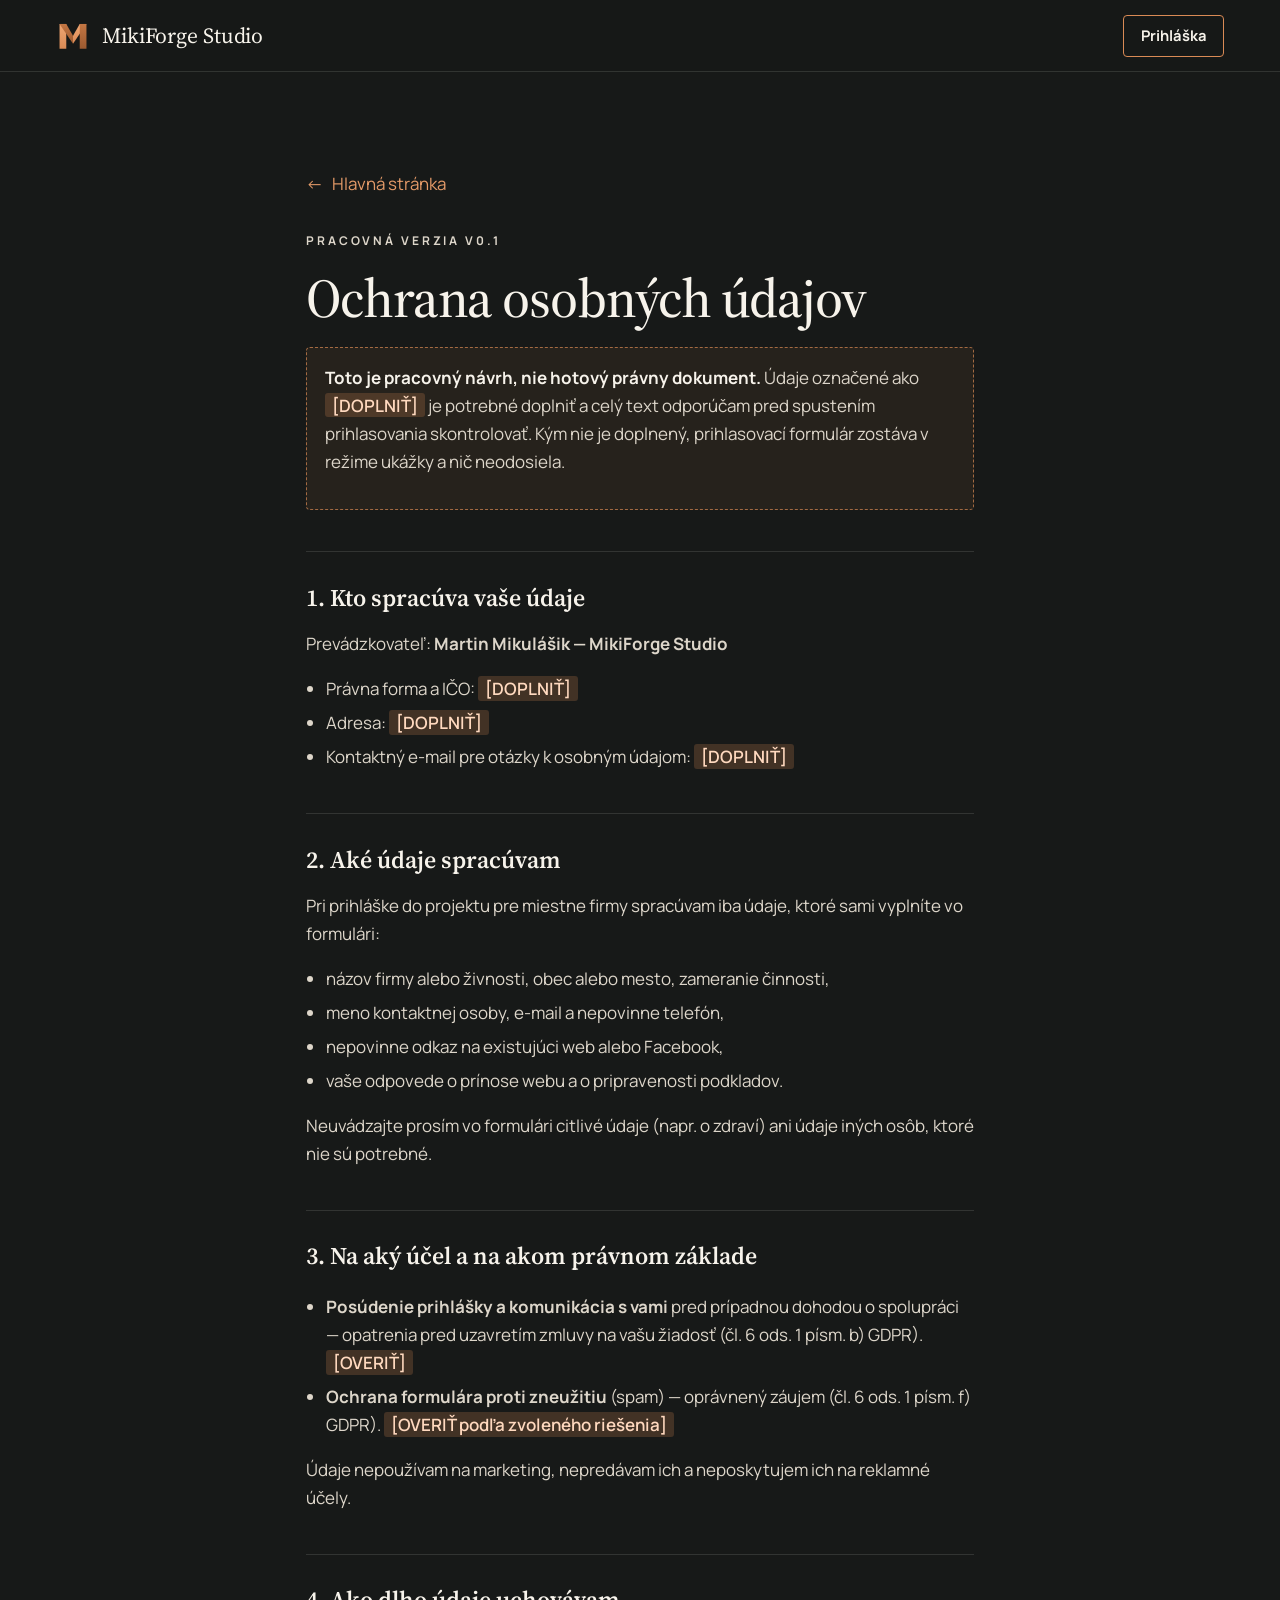
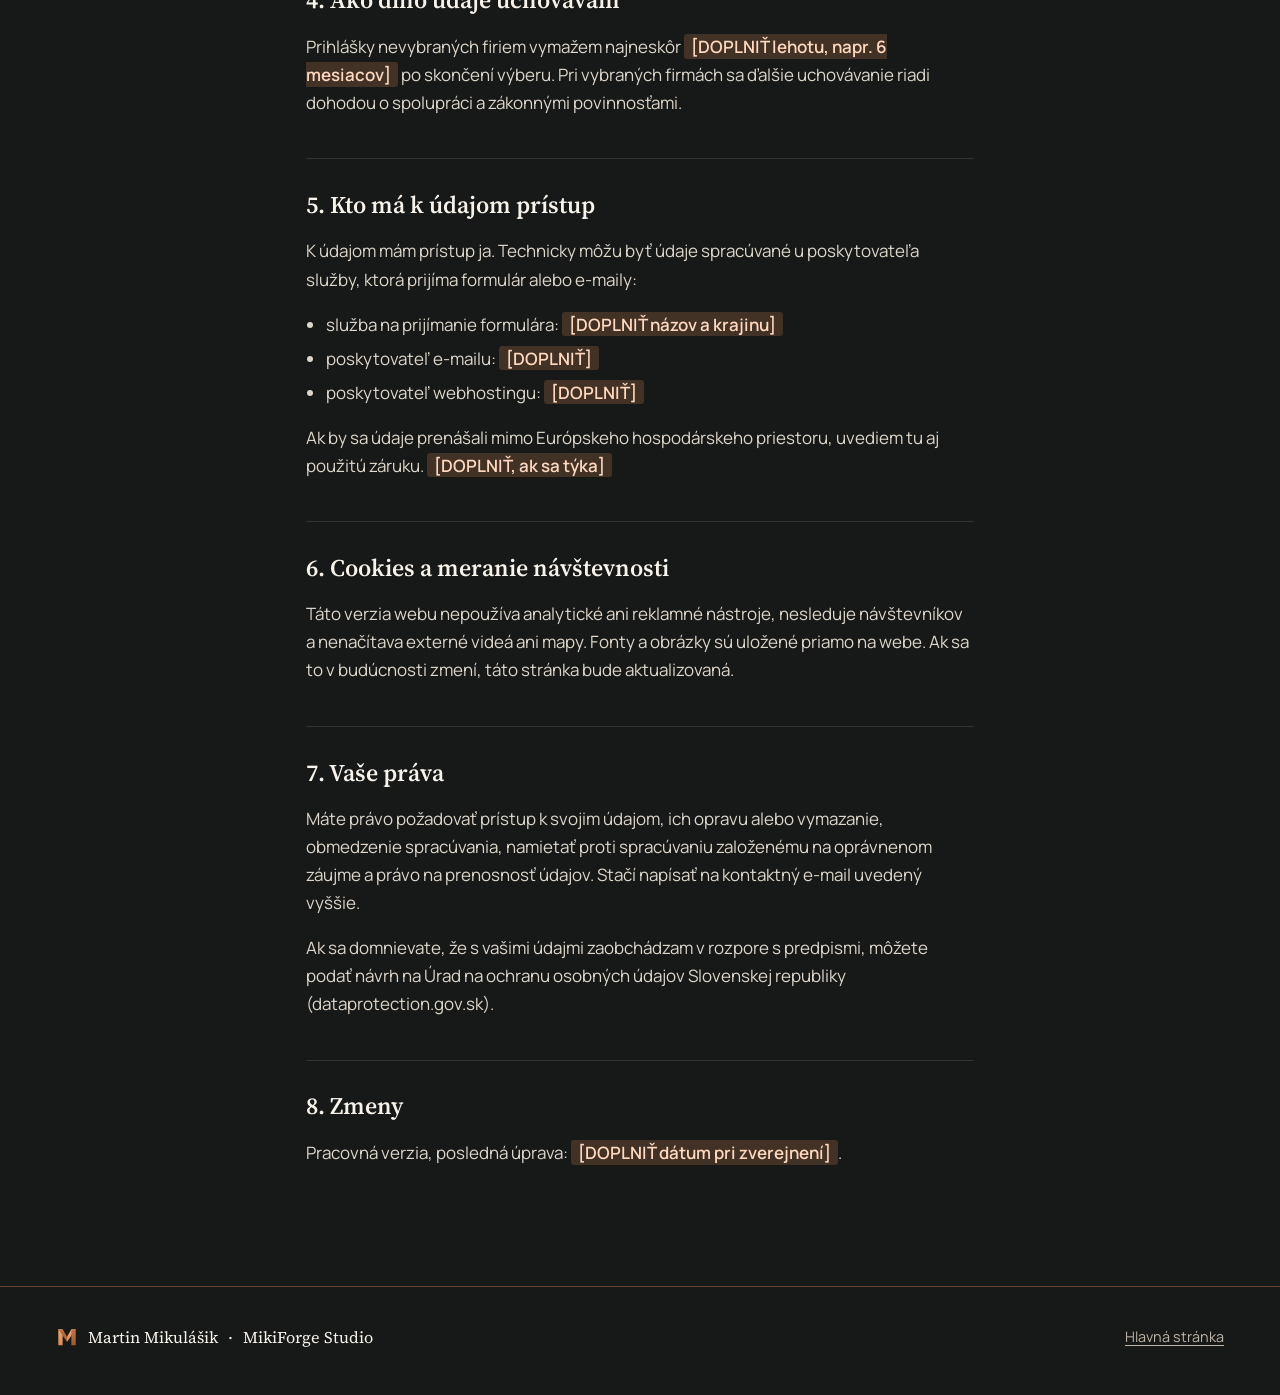
==== ochrana-osobnych-udajov.html @ 892b1e0a "Add files via upload Initial website v0.1" ====
<!doctype html>
<html lang="sk" class="no-js">
<head>
  <meta charset="utf-8">
  <meta name="viewport" content="width=device-width, initial-scale=1">
  <title>Ochrana osobných údajov (pracovná verzia) | MikiForge Studio</title>
  <meta name="description" content="Informácie o spracúvaní osobných údajov pri prihláške do projektu MikiForge Studio pre miestne firmy. Pracovná verzia.">
  <meta name="robots" content="noindex, nofollow">
  <meta name="theme-color" content="#171918">
  <link rel="icon" href="assets/img/brand/favicon.svg" type="image/svg+xml">
  <link rel="icon" href="assets/img/brand/favicon-32.png" sizes="32x32" type="image/png">
  <link rel="apple-touch-icon" href="assets/img/brand/apple-touch-icon.png">
  <link rel="stylesheet" href="css/styles.css">
  <style>
    .legal { padding: clamp(48px, 7vw, 96px) 0 clamp(64px, 8vw, 112px); }
    .legal__inner { max-width: 780px; }
    .legal h1 { font-family: var(--serif); font-size: clamp(2.2rem, 1.4rem + 3vw, 3.4rem); line-height: 1.08; font-weight: 500; letter-spacing: -.02em; margin-bottom: 1.2rem; }
    .legal h2 { font-family: var(--serif); font-size: 1.5rem; font-weight: 600; margin: 2.6rem 0 .8rem; padding-top: 1.6rem; border-top: 1px solid var(--line); }
    .legal p, .legal li { color: #ddd6ca; }
    .legal ul { padding-left: 1.2em; }
    .legal li + li { margin-top: .35em; }
    .legal a { color: var(--copper-text); text-underline-offset: 3px; }
    .draft-banner { border: 1px dashed rgba(217,138,85,.7); background: rgba(217,138,85,.08); padding: 16px 18px; border-radius: 4px; margin: 0 0 2rem; }
    .draft-banner strong { color: var(--text); }
    .fill { background: rgba(217,138,85,.22); color: #ffd9bf; padding: .05em .4em; border-radius: 3px; font-weight: 600; white-space: normal; }
    .back { display: inline-flex; align-items: center; gap: .5em; min-height: 44px; color: var(--muted); text-decoration: none; margin-bottom: 1.6rem; }
    .back:hover { color: var(--text); }
  </style>
</head>
<body>
  <a class="skip-link" href="#obsah">Preskočiť na obsah</a>
  <header class="site-header">
    <div class="container site-header__inner">
      <a class="brand" href="index.html" aria-label="MikiForge Studio — hlavná stránka">
        <img class="brand__mark" src="assets/img/brand/mikiforge-mark.svg" width="34" height="34" alt="">
        <span class="brand__name">MikiForge <span>Studio</span></span>
      </a>
      <a class="btn btn--outline site-nav__cta" href="index.html#prihlaska" style="white-space:nowrap">Prihláška</a>
    </div>
  </header>

  <main id="obsah" class="legal">
    <div class="container legal__inner">
      <a class="back" href="index.html"><span aria-hidden="true">←</span> Hlavná stránka</a>
      <p class="eyebrow">Pracovná verzia v0.1</p>
      <h1>Ochrana osobných údajov</h1>

      <div class="draft-banner" role="note">
        <p><strong>Toto je pracovný návrh, nie hotový právny dokument.</strong> Údaje označené ako <span class="fill">[DOPLNIŤ]</span> je potrebné doplniť a celý text odporúčam pred spustením prihlasovania skontrolovať. Kým nie je doplnený, prihlasovací formulár zostáva v režime ukážky a nič neodosiela.</p>
      </div>

      <h2>1. Kto spracúva vaše údaje</h2>
      <p>Prevádzkovateľ: <strong>Martin Mikulášik — MikiForge Studio</strong></p>
      <ul>
        <li>Právna forma a IČO: <span class="fill">[DOPLNIŤ]</span></li>
        <li>Adresa: <span class="fill">[DOPLNIŤ]</span></li>
        <li>Kontaktný e-mail pre otázky k osobným údajom: <span class="fill">[DOPLNIŤ]</span></li>
      </ul>

      <h2>2. Aké údaje spracúvam</h2>
      <p>Pri prihláške do projektu pre miestne firmy spracúvam iba údaje, ktoré sami vyplníte vo formulári:</p>
      <ul>
        <li>názov firmy alebo živnosti, obec alebo mesto, zameranie činnosti,</li>
        <li>meno kontaktnej osoby, e-mail a nepovinne telefón,</li>
        <li>nepovinne odkaz na existujúci web alebo Facebook,</li>
        <li>vaše odpovede o prínose webu a o pripravenosti podkladov.</li>
      </ul>
      <p>Neuvádzajte prosím vo formulári citlivé údaje (napr. o zdraví) ani údaje iných osôb, ktoré nie sú potrebné.</p>

      <h2>3. Na aký účel a na akom právnom základe</h2>
      <ul>
        <li><strong>Posúdenie prihlášky a komunikácia s vami</strong> pred prípadnou dohodou o spolupráci — opatrenia pred uzavretím zmluvy na vašu žiadosť (čl. 6 ods. 1 písm. b) GDPR). <span class="fill">[OVERIŤ]</span></li>
        <li><strong>Ochrana formulára proti zneužitiu</strong> (spam) — oprávnený záujem (čl. 6 ods. 1 písm. f) GDPR). <span class="fill">[OVERIŤ podľa zvoleného riešenia]</span></li>
      </ul>
      <p>Údaje nepoužívam na marketing, nepredávam ich a neposkytujem ich na reklamné účely.</p>

      <h2>4. Ako dlho údaje uchovávam</h2>
      <p>Prihlášky nevybraných firiem vymažem najneskôr <span class="fill">[DOPLNIŤ lehotu, napr. 6 mesiacov]</span> po skončení výberu. Pri vybraných firmách sa ďalšie uchovávanie riadi dohodou o spolupráci a zákonnými povinnosťami.</p>

      <h2>5. Kto má k údajom prístup</h2>
      <p>K údajom mám prístup ja. Technicky môžu byť údaje spracúvané u poskytovateľa služby, ktorá prijíma formulár alebo e-maily:</p>
      <ul>
        <li>služba na prijímanie formulára: <span class="fill">[DOPLNIŤ názov a krajinu]</span></li>
        <li>poskytovateľ e-mailu: <span class="fill">[DOPLNIŤ]</span></li>
        <li>poskytovateľ webhostingu: <span class="fill">[DOPLNIŤ]</span></li>
      </ul>
      <p>Ak by sa údaje prenášali mimo Európskeho hospodárskeho priestoru, uvediem tu aj použitú záruku. <span class="fill">[DOPLNIŤ, ak sa týka]</span></p>

      <h2>6. Cookies a meranie návštevnosti</h2>
      <p>Táto verzia webu nepoužíva analytické ani reklamné nástroje, nesleduje návštevníkov a nenačítava externé videá ani mapy. Fonty a obrázky sú uložené priamo na webe. Ak sa to v budúcnosti zmení, táto stránka bude aktualizovaná.</p>

      <h2>7. Vaše práva</h2>
      <p>Máte právo požadovať prístup k svojim údajom, ich opravu alebo vymazanie, obmedzenie spracúvania, namietať proti spracúvaniu založenému na oprávnenom záujme a právo na prenosnosť údajov. Stačí napísať na kontaktný e-mail uvedený vyššie.</p>
      <p>Ak sa domnievate, že s vašimi údajmi zaobchádzam v rozpore s predpismi, môžete podať návrh na Úrad na ochranu osobných údajov Slovenskej republiky (dataprotection.gov.sk).</p>

      <h2>8. Zmeny</h2>
      <p>Pracovná verzia, posledná úprava: <span class="fill">[DOPLNIŤ dátum pri zverejnení]</span>.</p>
    </div>
  </main>

  <footer class="site-footer">
    <div class="container site-footer__inner">
      <p class="site-footer__brand"><img src="assets/img/brand/mikiforge-mark.svg" width="22" height="22" alt="">Martin Mikulášik <span aria-hidden="true">·</span> MikiForge Studio</p>
      <ul class="site-footer__links"><li><a href="index.html">Hlavná stránka</a></li></ul>
    </div>
  </footer>
  <script>document.documentElement.classList.replace('no-js', 'js');</script>
</body>
</html>
---- css/styles.css ----
/* =========================================================
   MikiForge Studio v0.1 — štýly
   Farby a typografia sú v :root (sekcia 1). Úprava jednej
   premennej sa prejaví na celom webe.
   ========================================================= */

/* ---------- 0. Fonty (lokálne, licencia SIL OFL — assets/fonts) ---------- */
@font-face {
  font-family: "Source Serif 4";
  src: url("../assets/fonts/source-serif-4-var.woff") format("woff");
  font-weight: 200 900;
  font-style: normal;
  font-display: swap;
}
@font-face {
  font-family: "Manrope";
  src: url("../assets/fonts/manrope-var.woff") format("woff");
  font-weight: 200 800;
  font-style: normal;
  font-display: swap;
}

/* ---------- 1. Premenné ---------- */
:root {
  --bg: #171918;
  --bg-deep: #121413;
  --bg-raised: #1f2220;
  --line: rgba(247, 243, 235, 0.12);
  --line-strong: rgba(247, 243, 235, 0.22);
  --text: #f7f3eb;
  --muted: #bdb5a8;
  --copper: #d98a55;
  --copper-text: #e39a68;      /* medená pre text na tmavom */
  --copper-btn: #a95d31;       /* pozadie tlačidla — kontrast so svetlým textom */
  --copper-btn-hover: #93501f;
  --cream: #f1e9dc;
  --cream-line: rgba(38, 30, 22, 0.16);
  --ink: #1d1a17;              /* text na krémovom */
  --ink-muted: #5a5047;
  --copper-on-cream: #8f4a1f;
  --error: #ff9b8a;
  --error-on-cream: #a3271a;
  --success: #9fd4a3;

  --serif: "Source Serif 4", Georgia, "Times New Roman", serif;
  --sans: "Manrope", "Segoe UI", Roboto, Helvetica, Arial, sans-serif;

  --container: 1200px;
  --gutter: clamp(20px, 5vw, 56px);
  --header-h: 72px;
  --radius: 4px;
  --ease: cubic-bezier(.2, .7, .2, 1);
}

/* ---------- 2. Základ ---------- */
*, *::before, *::after { box-sizing: border-box; }

html {
  -webkit-text-size-adjust: 100%;
  text-size-adjust: 100%;
  scroll-behavior: smooth;
  scroll-padding-top: calc(var(--header-h) + 12px);
}

body {
  margin: 0;
  background: var(--bg);
  color: var(--text);
  font-family: var(--sans);
  font-size: 1.0625rem;
  line-height: 1.65;
  font-weight: 400;
  -webkit-font-smoothing: antialiased;
  overflow-x: hidden;
}

img, svg { display: block; max-width: 100%; height: auto; }
picture { display: block; }

a { color: inherit; }
p { margin: 0 0 1em; }
h1, h2, h3, h4 { margin: 0; font-weight: 500; }

:focus-visible {
  outline: 2px solid var(--copper);
  outline-offset: 3px;
  border-radius: 2px;
}

::selection { background: var(--copper); color: #1a1310; }

.container {
  width: 100%;
  max-width: calc(var(--container) + 2 * var(--gutter));
  margin: 0 auto;
  padding: 0 var(--gutter);
}

.visually-hidden {
  position: absolute !important;
  width: 1px; height: 1px;
  padding: 0; margin: -1px;
  overflow: hidden; clip: rect(0 0 0 0);
  white-space: nowrap; border: 0;
}

.skip-link {
  position: absolute; left: 12px; top: -60px; z-index: 100;
  background: var(--cream); color: var(--ink);
  padding: 10px 16px; font-weight: 700; text-decoration: none;
  border-radius: var(--radius);
}
.skip-link:focus { top: 12px; }


/* ---------- 3. Typografické prvky ---------- */
.eyebrow {
  font-family: var(--sans);
  font-size: 0.75rem;
  font-weight: 700;
  letter-spacing: 0.24em;
  text-transform: uppercase;
  color: var(--copper-text);
  margin: 0 0 1.1rem;
}
.eyebrow--dark { color: var(--copper-on-cream); }

.section-title {
  font-family: var(--serif);
  font-size: clamp(2.1rem, 1.3rem + 3vw, 3.5rem);
  line-height: 1.08;
  letter-spacing: -0.015em;
  font-weight: 500;
  font-optical-sizing: auto;
}

/* ---------- 4. Tlačidlá a odkazy ---------- */
.btn {
  --_bg: transparent;
  display: inline-flex; align-items: center; justify-content: center; gap: .6em;
  min-height: 48px;
  padding: 0.8em 1.5em;
  font-family: var(--sans);
  font-size: 1rem; font-weight: 700; letter-spacing: 0.01em;
  line-height: 1.2;
  text-decoration: none;
  border: 1px solid transparent;
  border-radius: var(--radius);
  background: var(--_bg);
  cursor: pointer;
  transition: background-color .2s var(--ease), border-color .2s var(--ease), color .2s var(--ease), transform .2s var(--ease);
}
.btn__arrow { display: inline-block; transition: transform .25s var(--ease); }
.btn:hover .btn__arrow { transform: translateX(3px); }

.btn--primary { --_bg: var(--copper-btn); color: #fff9f2; box-shadow: 0 10px 30px -14px rgba(217, 138, 85, .8); }
.btn--primary:hover { --_bg: var(--copper-btn-hover); }
.btn--primary:active { transform: translateY(1px); }

.btn--outline { color: var(--text); border-color: var(--copper); }
.btn--outline:hover { background: rgba(217, 138, 85, .12); }

.btn[disabled], .btn[aria-disabled="true"] { opacity: .65; cursor: not-allowed; box-shadow: none; }

.link-underline {
  display: inline-flex; align-items: center; min-height: 48px;
  color: var(--text); font-weight: 600; text-decoration: none;
  background: linear-gradient(var(--copper), var(--copper)) left calc(100% - 10px) / 100% 1px no-repeat;
  transition: background-size .3s var(--ease), color .2s;
}
.link-underline:hover { color: var(--copper-text); }
.link-underline--dark { color: var(--ink); background-image: linear-gradient(var(--copper-on-cream), var(--copper-on-cream)); }
.link-underline--dark:hover { color: var(--copper-on-cream); }

/* ---------- 5. Hlavička ---------- */
.site-header {
  position: sticky; top: 0; z-index: 50;
  height: var(--header-h);
  background: rgba(23, 25, 24, .94);
  border-bottom: 1px solid var(--line);
}
@supports (backdrop-filter: blur(8px)) {
  .site-header { background: rgba(23, 25, 24, .82); backdrop-filter: blur(10px); }
}
.site-header__inner { height: 100%; display: flex; align-items: center; justify-content: space-between; gap: 24px; }

.brand { display: inline-flex; align-items: center; gap: 12px; text-decoration: none; flex-shrink: 0; }
.brand__mark { width: 34px; height: 34px; }
.brand__name { font-family: var(--serif); font-size: 1.35rem; letter-spacing: -0.005em; line-height: 1; }
.brand__name span { color: var(--text); }

.site-nav { display: flex; align-items: center; gap: 32px; }
.site-nav__list { list-style: none; margin: 0; padding: 0; display: flex; gap: 28px; }
.site-nav__list a {
  display: inline-block; padding: 8px 0;
  font-size: .95rem; font-weight: 500; text-decoration: none; color: var(--text);
  opacity: .88;
  background: linear-gradient(var(--copper), var(--copper)) left bottom / 0 1px no-repeat;
  transition: background-size .25s var(--ease), opacity .2s;
}
.site-nav__list a:hover { opacity: 1; background-size: 100% 1px; }
.site-nav__cta { min-height: 42px; padding: .6em 1.15em; font-size: .92rem; }

.nav-toggle { display: none; }

/* ---------- 6. Úvod ---------- */
.hero { position: relative; overflow: hidden; padding: clamp(48px, 7vw, 96px) 0 clamp(56px, 7vw, 100px); }
.hero__bg {
  position: absolute; inset: 0; pointer-events: none;
  background:
    radial-gradient(60% 70% at 78% 40%, rgba(217, 138, 85, .16), transparent 70%),
    radial-gradient(40% 50% at 10% 100%, rgba(217, 138, 85, .06), transparent 70%),
    linear-gradient(180deg, #1a1c1b 0%, var(--bg) 100%);
}
.hero__bg::after { /* jemná mriežka dielne */
  content: ""; position: absolute; inset: 0;
  background-image:
    linear-gradient(var(--line) 1px, transparent 1px),
    linear-gradient(90deg, var(--line) 1px, transparent 1px);
  background-size: 120px 120px;
  opacity: .25;
  -webkit-mask-image: radial-gradient(70% 80% at 70% 40%, #000 0%, transparent 75%);
  mask-image: radial-gradient(70% 80% at 70% 40%, #000 0%, transparent 75%);
}

.hero__grid {
  position: relative;
  display: grid;
  grid-template-columns: minmax(0, 1.08fr) minmax(0, 1fr);
  align-items: center;
  gap: clamp(32px, 4vw, 64px);
}

.hero__title {
  font-family: var(--serif);
  font-size: clamp(2.6rem, 1.2rem + 4.2vw, 4.5rem);
  line-height: 1.02;
  letter-spacing: -0.025em;
  font-weight: 500;
  margin-bottom: 1.4rem;
}
.hero__title span { display: inline-block; }
@media (min-width: 1081px) { .hero__title span { white-space: nowrap; } }
.section-title, .local__title, .project__title, .faq__item summary { text-wrap: balance; }
.hero__lead, .local__lead, .about__lead { text-wrap: pretty; }
.hero__lead { font-size: clamp(1.08rem, 1rem + .4vw, 1.3rem); color: #e8e1d5; max-width: 30ch; margin-bottom: 2rem; }
.hero__actions { display: flex; flex-wrap: wrap; align-items: center; gap: 16px 32px; }

.hero__process {
  list-style: none; margin: clamp(40px, 6vw, 72px) 0 0; padding: 4px 0 4px 22px;
  border-left: 1px solid var(--copper);
  display: grid; gap: 6px;
  font-size: .72rem; letter-spacing: .26em; text-transform: uppercase; color: var(--muted);
}

.hero__visual { margin: 0; position: relative; }
.devices { position: relative; padding: 0 0 6% 14%; }

.laptop { position: relative; }
.laptop__lid {
  background: linear-gradient(160deg, #3a3d3c, #1c1e1d);
  border-radius: 14px 14px 4px 4px;
  padding: 2.2% 2.2% 2.6%;
  box-shadow: 0 0 0 1px rgba(255,255,255,.08) inset, 0 40px 80px -30px rgba(0,0,0,.8);
}
.laptop__screen { position: relative; aspect-ratio: 16 / 10; overflow: hidden; border-radius: 3px; background: #0b0c0c; }
.laptop__screen img { width: 100%; height: 100%; object-fit: cover; object-position: top center; }
.laptop__base {
  position: relative; height: 0; padding-bottom: 3.4%;
  margin: 0 -7%;
  background: linear-gradient(180deg, #4a4d4c 0%, #2a2c2b 55%, #161817 100%);
  border-radius: 0 0 16px 16px;
}
.laptop__base::before {
  content: ""; position: absolute; left: 41%; right: 41%; top: 0; height: 32%;
  background: #1a1c1b; border-radius: 0 0 8px 8px;
}

.phone {
  position: absolute; left: 0; bottom: 0; width: 24%;
  background: linear-gradient(160deg, #3b3e3d, #151716);
  border-radius: 22px;
  padding: 2.4% 2.2%;
  box-shadow: 0 0 0 1px rgba(255,255,255,.1) inset, 0 30px 60px -20px rgba(0,0,0,.9);
}
.phone__screen { aspect-ratio: 390 / 800; overflow: hidden; border-radius: 15px; background: #0b0c0c; }
.phone__screen img { width: 100%; height: 100%; object-fit: cover; object-position: top center; }

.hero__caption {
  margin-top: 18px; padding-left: 14%;
  font-size: .82rem; color: var(--muted);
}
.hero__caption a { color: var(--copper-text); text-underline-offset: 3px; }

/* ---------- 7. Projekt pre miestne firmy (krémová) ---------- */
.local {
  position: relative; overflow: hidden;
  background: var(--cream);
  color: var(--ink);
  padding: clamp(64px, 8vw, 112px) 0;
}
.local__sketch {
  position: absolute; right: -40px; top: 30px;
  width: clamp(220px, 28vw, 380px); color: #8a6b52; opacity: .5; pointer-events: none;
}
.local .container { position: relative; }
.local__head { max-width: 820px; }
.status-pill {
  display: inline-block; margin-left: .8em; vertical-align: 1px;
  padding: .35em .8em; border: 1px solid currentColor; border-radius: 99px;
  font-size: .62rem; letter-spacing: .16em; line-height: 1;
}
.local__title {
  font-family: var(--serif);
  font-size: clamp(2.3rem, 1.2rem + 4vw, 4.4rem);
  line-height: 1.04; letter-spacing: -0.025em; font-weight: 600;
  margin-bottom: 1.4rem;
}
.local__lead { font-family: var(--serif); font-size: clamp(1.15rem, 1rem + .6vw, 1.45rem); line-height: 1.5; color: var(--ink); max-width: 46ch; }
.local__cost {
  margin: 1.6rem 0 1rem; padding: 14px 18px;
  border-left: 3px solid var(--copper);
  background: rgba(255, 255, 255, .45);
  color: var(--ink); max-width: 62ch;
}
.local__region { color: var(--ink-muted); font-size: .98rem; }
.local__municipalities { display: block; margin-top: .3em; }

.scope {
  display: grid; grid-template-columns: repeat(3, minmax(0, 1fr));
  gap: 0; margin-top: clamp(40px, 5vw, 64px);
  border-top: 1px solid var(--cream-line);
}
.scope__col { padding: 28px 28px 8px 0; }
.scope__col + .scope__col { padding-left: 28px; border-left: 1px solid var(--cream-line); }
.scope__title { font-family: var(--serif); font-size: 1.35rem; font-weight: 600; margin-bottom: 1rem; }
.scope__list { list-style: none; margin: 0; padding: 0; display: grid; gap: .5rem; }
.scope__list li { position: relative; padding-left: 26px; line-height: 1.5; }
.scope__list li::before { position: absolute; left: 0; top: 0; font-weight: 700; }
.scope__list--in li::before { content: "✓"; color: var(--copper-on-cream); }
.scope__list--out li { color: var(--ink-muted); }
.scope__list--out li::before { content: "–"; color: var(--ink-muted); }
.scope__col--note p { color: #3b342e; font-size: .98rem; }
.scope__small { font-size: .9rem !important; color: var(--ink-muted) !important; font-style: italic; }

.process { margin-top: clamp(48px, 6vw, 80px); padding-top: clamp(36px, 4vw, 48px); border-top: 1px solid var(--cream-line); }
.process__title { font-family: var(--serif); font-size: clamp(1.6rem, 1.2rem + 1.4vw, 2.2rem); font-weight: 600; margin-bottom: 2rem; }
.process__steps {
  list-style: none; margin: 0; padding: 0;
  display: grid; grid-template-columns: repeat(4, minmax(0, 1fr)); gap: 28px;
}
.process__step { position: relative; }
.process__num {
  display: flex; align-items: center; gap: 14px;
  font-family: var(--serif); font-size: 1.5rem; font-weight: 600; color: var(--copper-on-cream);
  margin-bottom: .6rem;
}
.process__num::after { content: ""; flex: 1; height: 1px; background: rgba(169, 93, 49, .45); }
.process__step:last-child .process__num::after { display: none; }
.process__step h4 { font-family: var(--serif); font-size: 1.2rem; font-weight: 600; margin-bottom: .4rem; line-height: 1.3; }
.process__step p { font-size: .95rem; color: #4a423b; margin: 0; }
.process__note { margin: 2rem 0 1.6rem; color: var(--ink-muted); font-size: .95rem; max-width: 70ch; }
.process__actions { display: flex; flex-wrap: wrap; align-items: center; gap: 16px 32px; }
.local :focus-visible { outline-color: var(--copper-on-cream); }

/* ---------- 8. Projekty ---------- */
.projects { padding: clamp(72px, 9vw, 128px) 0; }
.section-head {
  display: grid; grid-template-columns: minmax(0, 1.2fr) minmax(0, .8fr); align-items: end; gap: 24px 64px;
  padding-bottom: clamp(36px, 4vw, 56px); margin-bottom: clamp(40px, 5vw, 72px);
  border-bottom: 1px solid var(--line);
}
.section-head__aside { color: var(--muted); margin: 0; max-width: 40ch; border-left: 1px solid var(--line); padding-left: 24px; }

.project {
  display: grid; grid-template-columns: minmax(0, 1.25fr) minmax(0, 1fr);
  gap: clamp(32px, 5vw, 80px); align-items: center;
}
.project + .project { margin-top: clamp(80px, 10vw, 140px); }
.project--alt .project__media { order: 2; }

.project__media { position: relative; padding-bottom: 12%; }
.browser {
  border: 1px solid var(--line-strong); border-radius: 8px; overflow: hidden;
  background: #0f1110;
  box-shadow: 0 40px 80px -40px rgba(0,0,0,.9);
}
.browser__bar {
  display: flex; align-items: center; gap: 6px;
  height: 30px; padding: 0 12px; border-bottom: 1px solid var(--line);
  background: #232624;
}
.browser__bar span { width: 9px; height: 9px; border-radius: 50%; background: #45494a; }
.browser__bar em {
  margin-left: 12px; font-style: normal; font-size: .7rem; color: var(--muted);
  white-space: nowrap; overflow: hidden; text-overflow: ellipsis;
}
.browser img { width: 100%; aspect-ratio: 16 / 10; object-fit: cover; object-position: top; }

.project__detail {
  position: absolute; right: -4%; bottom: 0; width: 42%; margin: 0;
  border: 1px solid var(--line-strong); border-radius: 6px; overflow: hidden;
  background: var(--bg-raised);
  box-shadow: 0 30px 60px -20px rgba(0,0,0,.95);
}
.project--alt .project__detail { right: auto; left: -4%; }
.project__detail img { width: 100%; aspect-ratio: 16 / 9; object-fit: cover; object-position: top; }
.project__detail figcaption {
  padding: 7px 12px; font-size: .72rem; letter-spacing: .14em; text-transform: uppercase; color: var(--muted);
  border-top: 1px solid var(--line);
}

.project__kicker {
  display: flex; align-items: center; gap: 14px;
  font-size: .75rem; font-weight: 700; letter-spacing: .22em; text-transform: uppercase; color: var(--copper-text);
}
.project__kicker span { font-family: var(--serif); font-size: 1.1rem; letter-spacing: 0; color: var(--muted); font-weight: 500; }
.project__title {
  font-family: var(--serif); font-size: clamp(2rem, 1.4rem + 2vw, 3rem); line-height: 1.08;
  font-weight: 500; letter-spacing: -0.015em; margin: .2rem 0 1.2rem;
}
.project__title::after { content: ""; display: block; width: 44px; height: 1px; background: var(--copper); margin-top: 1.1rem; }
.project__body p { color: #ddd6ca; }
.tags { list-style: none; margin: 1.4rem 0 1.8rem; padding: 0; display: flex; flex-wrap: wrap; gap: 8px; }
.tags li { font-size: .78rem; padding: .35em .85em; border: 1px solid var(--line-strong); border-radius: 99px; color: var(--muted); }
.checks { list-style: none; margin: .4rem 0 1.8rem; padding: 0; display: grid; gap: .45rem; }
.checks li { position: relative; padding-left: 26px; color: #ddd6ca; }
.checks li::before { content: ""; position: absolute; left: 2px; top: .7em; width: 12px; height: 1px; background: var(--copper); }

/* ---------- 9. O štúdiu ---------- */
.about { padding: clamp(72px, 9vw, 128px) 0; background: var(--bg-deep); border-top: 1px solid var(--line); border-bottom: 1px solid var(--line); }
.about__grid { display: grid; grid-template-columns: minmax(0, .8fr) minmax(0, 1.2fr); gap: clamp(40px, 6vw, 96px); align-items: center; }
.monogram {
  position: relative; aspect-ratio: 4 / 5; max-width: 420px;
  display: flex; flex-direction: column; align-items: center; justify-content: center; gap: 18px;
  border: 1px solid var(--line-strong);
  background:
    radial-gradient(70% 60% at 50% 40%, rgba(217, 138, 85, .14), transparent 70%),
    repeating-linear-gradient(90deg, transparent 0 39px, rgba(247,243,235,.04) 39px 40px),
    repeating-linear-gradient(0deg, transparent 0 39px, rgba(247,243,235,.04) 39px 40px),
    var(--bg);
}
.monogram::before, .monogram::after {
  content: ""; position: absolute; width: 28px; height: 28px; border-color: var(--copper); border-style: solid;
}
.monogram::before { top: 14px; left: 14px; border-width: 1px 0 0 1px; }
.monogram::after { bottom: 14px; right: 14px; border-width: 0 1px 1px 0; }
.monogram__letters {
  font-family: var(--serif); font-size: clamp(5rem, 3rem + 7vw, 8.5rem); line-height: .9; font-weight: 400;
  letter-spacing: -0.06em; color: var(--copper);
}
.monogram__rule { width: 48px; height: 1px; background: var(--line-strong); }
.monogram__caption { font-size: .72rem; letter-spacing: .3em; text-transform: uppercase; color: var(--muted); }

.about__lead { font-family: var(--serif); font-size: clamp(1.2rem, 1.05rem + .6vw, 1.5rem); line-height: 1.45; margin-top: 1.4rem; }
.about__text p:not(.eyebrow):not(.about__lead) { color: #d9d2c6; max-width: 62ch; }
.principles { list-style: none; margin: 2.2rem 0 0; padding: 0; display: grid; grid-template-columns: repeat(3, minmax(0, 1fr)); gap: 24px; border-top: 1px solid var(--line); padding-top: 24px; }
.principles strong { display: block; font-family: var(--serif); font-weight: 600; font-size: 1.1rem; margin-bottom: .3rem; }
.principles span { font-size: .92rem; color: var(--muted); line-height: 1.5; display: block; }

/* ---------- 10. Otázky ---------- */
.faq { padding: clamp(72px, 9vw, 128px) 0; }
.faq__grid { display: grid; grid-template-columns: minmax(0, .8fr) minmax(0, 1.4fr); gap: clamp(32px, 6vw, 96px); align-items: start; }
.faq__intro { color: var(--muted); margin-top: 1.2rem; }
.faq__list { border-top: 1px solid var(--line); }
.faq__item { border-bottom: 1px solid var(--line); }
.faq__item summary {
  position: relative; list-style: none; cursor: pointer;
  padding: 22px 48px 22px 0;
  font-family: var(--serif); font-size: clamp(1.1rem, 1rem + .4vw, 1.3rem); font-weight: 500; line-height: 1.35;
  transition: color .2s;
}
.faq__item summary::-webkit-details-marker { display: none; }
.faq__item summary::after {
  content: ""; position: absolute; right: 6px; top: 50%; width: 12px; height: 12px; margin-top: -9px;
  border-right: 1.5px solid var(--copper); border-bottom: 1.5px solid var(--copper);
  transform: rotate(45deg); transition: transform .25s var(--ease);
}
.faq__item[open] summary::after { transform: rotate(-135deg); margin-top: -3px; }
.faq__item summary:hover { color: var(--copper-text); }
.faq__answer { padding: 0 48px 24px 0; color: #d6cfc3; }
.faq__answer p { margin: 0; }

/* ---------- 11. Prihláška ---------- */
.apply { padding: clamp(72px, 9vw, 128px) 0; background: var(--bg-deep); border-top: 1px solid var(--line); }
.apply__grid { display: grid; grid-template-columns: minmax(0, .75fr) minmax(0, 1.5fr); gap: clamp(32px, 5vw, 80px); align-items: start; }
.apply__intro { position: sticky; top: calc(var(--header-h) + 32px); }
.apply__intro p:not(.eyebrow) { color: #d9d2c6; margin-top: 1.2rem; }
.apply__small { font-size: .9rem; color: var(--muted) !important; }
.apply__small a { color: var(--copper-text); text-underline-offset: 3px; }
.req { color: var(--copper-text); font-weight: 700; }
.opt { color: var(--muted); font-weight: 400; font-size: .88em; }

.apply__panel { border: 1px solid var(--line-strong); background: var(--bg); padding: clamp(20px, 3.5vw, 44px); border-radius: 6px; }

.form-mode {
  display: flex; gap: 14px; align-items: flex-start;
  padding: 16px 18px; margin-bottom: 28px;
  border: 1px dashed rgba(217, 138, 85, .6); border-radius: var(--radius);
  background: rgba(217, 138, 85, .07);
}
.form-mode p { margin: 0; font-size: .95rem; color: #e1dacd; }
.form-mode strong { display: block; color: var(--text); margin-bottom: 2px; }
.form-mode__dot { flex: 0 0 10px; height: 10px; margin-top: 7px; border-radius: 50%; background: var(--copper); }
.form-mode.is-live { border-style: solid; border-color: rgba(159, 212, 163, .5); background: rgba(159, 212, 163, .06); }
.form-mode.is-live .form-mode__dot { background: var(--success); }
.form-noscript { padding: 12px 16px; border: 1px solid var(--line-strong); color: var(--muted); }

.form__grid { display: grid; grid-template-columns: repeat(2, minmax(0, 1fr)); gap: 22px 22px; }
.field { display: flex; flex-direction: column; min-width: 0; }
.field--full { grid-column: 1 / -1; }
.field label, .field legend { font-weight: 600; font-size: .95rem; margin-bottom: 8px; color: var(--text); }
.field input[type="text"], .field input[type="email"], .field input[type="tel"], .field textarea {
  width: 100%;
  font: inherit; font-size: 1rem; color: var(--text);
  background: #232624;
  border: 1px solid rgba(247, 243, 235, .28);
  border-radius: var(--radius);
  padding: 13px 14px;
  min-height: 50px;
  transition: border-color .2s, box-shadow .2s, background-color .2s;
}
.field textarea { resize: vertical; min-height: 130px; line-height: 1.5; }
.field input:hover, .field textarea:hover { border-color: rgba(247, 243, 235, .45); }
.field input:focus, .field textarea:focus { outline: none; border-color: var(--copper); box-shadow: 0 0 0 3px rgba(217, 138, 85, .3); background: #262927; }
.field [aria-invalid="true"] { border-color: var(--error) !important; }
.field [aria-invalid="true"]:focus { box-shadow: 0 0 0 3px rgba(255, 155, 138, .25); }
.field__hint { font-size: .85rem; color: var(--muted); margin: 6px 0 0; }
.field__error { margin: 6px 0 0; font-size: .9rem; font-weight: 600; color: var(--error); }
.field__error:empty { display: none; }
.field__error::before { content: "! "; }

.choice { border: 0; padding: 0; margin: 0; }
.choice legend { padding: 0; }
.choice__row { display: flex; flex-wrap: wrap; gap: 10px; }
.choice__opt { position: relative; cursor: pointer; }
.choice__opt input { position: absolute; opacity: 0; width: 1px; height: 1px; }
.choice__opt span {
  display: inline-flex; align-items: center; gap: 10px; min-height: 46px;
  padding: 10px 18px 10px 14px;
  border: 1px solid rgba(247, 243, 235, .28); border-radius: var(--radius);
  background: #232624; font-weight: 500;
  transition: border-color .2s, background-color .2s;
}
.choice__opt span::before {
  content: ""; width: 16px; height: 16px; border-radius: 50%;
  border: 1.5px solid rgba(247, 243, 235, .6); box-sizing: border-box;
  transition: border-width .15s, border-color .15s;
}
.choice__opt:hover span { border-color: rgba(247, 243, 235, .5); }
.choice__opt input:checked + span { border-color: var(--copper); background: rgba(217, 138, 85, .12); }
.choice__opt input:checked + span::before { border: 5px solid var(--copper); }
.choice__opt input:focus-visible + span { outline: 2px solid var(--copper); outline-offset: 3px; }
.choice.is-invalid .choice__opt span { border-color: var(--error); }

.hp { position: absolute !important; left: -10000px; width: 1px; height: 1px; overflow: hidden; }

.form__footer { display: flex; flex-wrap: wrap; align-items: center; gap: 16px 24px; margin-top: 30px; padding-top: 24px; border-top: 1px solid var(--line); }
.form__submit { position: relative; min-width: 240px; }
.form__legal { flex: 1 1 240px; margin: 0; font-size: .85rem; color: var(--muted); }

.spinner { display: none; width: 16px; height: 16px; border-radius: 50%; border: 2px solid rgba(255,249,242,.35); border-top-color: #fff9f2; }
.form.is-busy .spinner { display: inline-block; animation: spin .8s linear infinite; }
@keyframes spin { to { transform: rotate(360deg); } }

.form__summary {
  margin-bottom: 24px; padding: 16px 18px;
  border: 1px solid var(--error); border-left-width: 4px; border-radius: var(--radius);
  background: rgba(255, 155, 138, .07);
}
.form__summary:focus { outline: 2px solid var(--error); outline-offset: 2px; }
.form__summary-title { font-weight: 700; margin-bottom: .4rem; }
.form__summary ul { margin: 0; padding-left: 1.2em; }
.form__summary a { color: var(--error); text-underline-offset: 3px; }

.form__status {
  margin-top: 22px; padding: 16px 18px; border-radius: var(--radius); font-weight: 600;
  border: 1px solid var(--line-strong); border-left-width: 4px;
}
.form__status:focus { outline: 2px solid var(--copper); outline-offset: 2px; }
.form__status.is-ok { border-color: var(--success); background: rgba(159, 212, 163, .07); }
.form__status.is-error { border-color: var(--error); background: rgba(255, 155, 138, .07); }
.form__status p { margin: 0; }
.form__status p + p { margin-top: .4rem; font-weight: 400; color: #d6cfc3; font-size: .95rem; }

/* ---------- 12. Kontakt a pätička ---------- */
.contact { padding: clamp(72px, 9vw, 120px) 0; }
.contact__inner { display: grid; grid-template-columns: minmax(0, 1fr) minmax(0, 1fr); gap: 40px 80px; align-items: end; }
.contact__sub { color: var(--muted); margin-top: 1rem; }
.contact__box { border-left: 1px solid var(--copper); padding: 6px 0 6px 28px; }
.contact__pending { font-family: var(--serif); font-size: clamp(1.4rem, 1.1rem + 1vw, 1.9rem); margin-bottom: .8rem; }
.contact__list { list-style: none; margin: 0 0 1rem; padding: 0; display: grid; gap: .4rem; }
.contact__list a { font-family: var(--serif); font-size: clamp(1.3rem, 1.1rem + .8vw, 1.7rem); color: var(--text); text-decoration-color: var(--copper); text-underline-offset: 5px; }
.contact__list a:hover { color: var(--copper-text); }
.contact__note { color: var(--muted); margin: 0; font-size: .95rem; max-width: 46ch; }

.site-footer { border-top: 1px solid rgba(217, 138, 85, .4); padding: 32px 0 40px; background: var(--bg); }
.site-footer__inner { display: grid; grid-template-columns: 1fr auto; gap: 14px 40px; align-items: center; font-size: .9rem; }
.site-footer p { margin: 0; }
.site-footer__brand { display: flex; align-items: center; gap: 10px; font-family: var(--serif); font-size: 1.02rem; }
.site-footer__tagline { color: var(--muted); font-family: var(--serif); font-style: italic; text-align: right; }
.site-footer__links { list-style: none; margin: 0; padding: 0; display: flex; flex-wrap: wrap; gap: 4px 24px; }
.site-footer__links a { color: var(--muted); text-underline-offset: 3px; display: inline-block; padding: 6px 0; }
.site-footer__links a:hover { color: var(--text); }
.site-footer__meta { color: #8f887d; text-align: right; font-size: .82rem; }

/* ---------- 13. Jemné objavovanie pri posúvaní (len s JS a bez obmedzeného pohybu) ---------- */
@media (prefers-reduced-motion: no-preference) {
  .js .reveal { opacity: 0; transform: translateY(18px); transition: opacity .7s var(--ease), transform .7s var(--ease); }
  .js .reveal.is-visible { opacity: 1; transform: none; }
}

/* ---------- 14. Responzívne rozloženie ---------- */
@media (max-width: 1080px) {
  .site-nav { gap: 22px; }
  .site-nav__list { gap: 20px; }
  .hero__grid { grid-template-columns: minmax(0, 1fr) minmax(0, 1fr); }
}

@media (max-width: 960px) {
  :root { --header-h: 64px; }

  /* mobilné menu */
  .js .nav-toggle {
    display: inline-flex; align-items: center; gap: 10px;
    min-height: 44px; padding: 0 14px;
    font: inherit; font-size: .9rem; font-weight: 600; color: var(--text);
    background: transparent; border: 1px solid var(--line-strong); border-radius: var(--radius);
    cursor: pointer;
  }
  .nav-toggle__bars { position: relative; width: 18px; height: 12px; }
  .nav-toggle__bars::before, .nav-toggle__bars::after, .nav-toggle__bars span {
    content: ""; position: absolute; left: 0; width: 100%; height: 1.5px; background: currentColor;
    transition: transform .25s var(--ease), opacity .2s, top .25s var(--ease);
  }
  .nav-toggle__bars::before { top: 0; }
  .nav-toggle__bars span { top: 5px; }
  .nav-toggle__bars::after { top: 10px; }
  .nav-toggle[aria-expanded="true"] .nav-toggle__bars::before { top: 5px; transform: rotate(45deg); }
  .nav-toggle[aria-expanded="true"] .nav-toggle__bars span { opacity: 0; }
  .nav-toggle[aria-expanded="true"] .nav-toggle__bars::after { top: 5px; transform: rotate(-45deg); }

  .js .site-nav {
    position: fixed; left: 0; right: 0; top: var(--header-h);
    max-height: calc(100dvh - var(--header-h)); overflow-y: auto;
    flex-direction: column; align-items: stretch; gap: 0;
    padding: 8px var(--gutter) 28px;
    background: #191b1a;
    border-bottom: 1px solid var(--line-strong);
    box-shadow: 0 30px 50px -20px rgba(0,0,0,.8);
    visibility: hidden; opacity: 0; transform: translateY(-8px);
    transition: opacity .2s var(--ease), transform .2s var(--ease), visibility 0s linear .2s;
  }
  .js .site-nav.is-open { visibility: visible; opacity: 1; transform: none; transition-delay: 0s; }
  .js .site-nav__list { flex-direction: column; gap: 0; }
  .js .site-nav__list a {
    display: block; padding: 16px 0; font-family: var(--serif); font-size: 1.35rem; opacity: 1;
    border-bottom: 1px solid var(--line); background: none;
  }
  .js .site-nav__list a:hover { color: var(--copper-text); }
  .js .site-nav__cta { margin-top: 22px; min-height: 50px; font-size: 1rem; }

  /* bez JS: navigácia ostane viditeľná pod logom */
  .no-js .site-header { height: auto; position: static; }
  .no-js .site-header__inner { flex-wrap: wrap; padding-top: 12px; padding-bottom: 12px; }
  .no-js .site-nav { flex-wrap: wrap; gap: 12px 20px; }
  .no-js .site-nav__list { flex-wrap: wrap; gap: 4px 18px; }

  /* úvod — text, potom vizuál */
  .hero__grid { grid-template-columns: 1fr; }
  .hero__text { max-width: 640px; }
  .hero__process { display: none; }
  .hero__visual { max-width: 640px; }

  .scope { grid-template-columns: 1fr 1fr; }
  .scope__col--note { grid-column: 1 / -1; border-left: 0 !important; padding-left: 0 !important; border-top: 1px solid var(--cream-line); }
  .process__steps { grid-template-columns: 1fr 1fr; gap: 32px 28px; }
  .process__step:nth-child(2) .process__num::after { display: none; }

  .section-head { grid-template-columns: 1fr; }
  .section-head__aside { border-left: 0; padding-left: 0; }

  .project, .project--alt { grid-template-columns: 1fr; }
  .project--alt .project__media { order: 0; }
  .project__body { max-width: 640px; }

  .about__grid { grid-template-columns: 1fr; }
  .about__mark { order: 2; }
  .monogram { aspect-ratio: 16 / 9; max-width: none; }
  .faq__grid, .apply__grid, .contact__inner { grid-template-columns: 1fr; }
  .apply__intro { position: static; }
}

@media (max-width: 640px) {
  body { font-size: 1rem; }
  .brand__name { font-size: 1.18rem; }
  .brand__mark { width: 30px; height: 30px; }
  .js .nav-toggle__label { font-size: .85rem; }

  .hero { padding-top: 36px; }
  .hero__title { font-size: clamp(2.35rem, 1.2rem + 7vw, 3rem); }
  .hero__actions { flex-direction: column; align-items: stretch; gap: 6px; }
  .hero__actions .btn { width: 100%; }
  .hero__actions .link-underline { align-self: center; }
  .devices { padding-left: 16%; }
  .phone { width: 28%; border-radius: 16px; }
  .phone__screen { border-radius: 10px; }
  .laptop__lid { border-radius: 9px 9px 3px 3px; }
  .hero__caption { padding-left: 0; }

  .local__sketch { width: 180px; right: -60px; top: 12px; opacity: .3; }
  .status-pill { display: table; margin: .8em 0 0; }
  .local__title { font-size: clamp(2.15rem, 1rem + 7.4vw, 2.7rem); }
  .scope { grid-template-columns: 1fr; }
  .scope__col, .scope__col + .scope__col { padding: 24px 0 4px; border-left: 0; }
  .scope__col + .scope__col { border-top: 1px solid var(--cream-line); }
  .process__steps { grid-template-columns: 1fr; gap: 0; border-left: 1px solid rgba(169, 93, 49, .45); margin-left: 6px; }
  .process__step { padding: 0 0 26px 24px; }
  .process__step:last-child { padding-bottom: 0; }
  .process__num { font-size: 1.25rem; margin-bottom: .2rem; }
  .process__num::after { display: none; }
  .process__num::before { content: ""; position: absolute; left: -5px; top: .55em; width: 9px; height: 9px; border-radius: 50%; background: var(--cream); border: 1.5px solid var(--copper-on-cream); }
  .process__actions { flex-direction: column; align-items: stretch; gap: 6px; }
  .process__actions .link-underline { align-self: center; }

  .project__media { padding-bottom: 18%; }
  .project__detail { width: 52%; right: -2%; }
  .project--alt .project__detail { left: -2%; }
  .project__detail figcaption { font-size: .64rem; padding: 5px 9px; }
  .project__body .btn { width: 100%; }

  .principles { grid-template-columns: 1fr; gap: 18px; }
  .monogram { aspect-ratio: 3 / 2; }

  .faq__item summary { padding: 18px 40px 18px 0; }
  .faq__answer { padding-right: 0; }

  .apply__panel { padding: 18px 16px 22px; margin: 0 calc(var(--gutter) * -0.4); }
  .form__grid { grid-template-columns: 1fr; gap: 20px; }
  .choice__row { display: grid; grid-template-columns: 1fr; }
  .choice__opt span { width: 100%; }
  .form__submit { width: 100%; min-width: 0; }

  .contact__box { padding-left: 20px; }
  .site-footer__inner { grid-template-columns: 1fr; }
  .site-footer__tagline, .site-footer__meta { text-align: left; }
}

@media (prefers-reduced-motion: reduce) {
  html { scroll-behavior: auto; }
  *, *::before, *::after {
    animation-duration: .01ms !important; animation-iteration-count: 1 !important;
    transition-duration: .01ms !important; transition-delay: 0s !important;
  }
  .form.is-busy .spinner { display: none; }
}
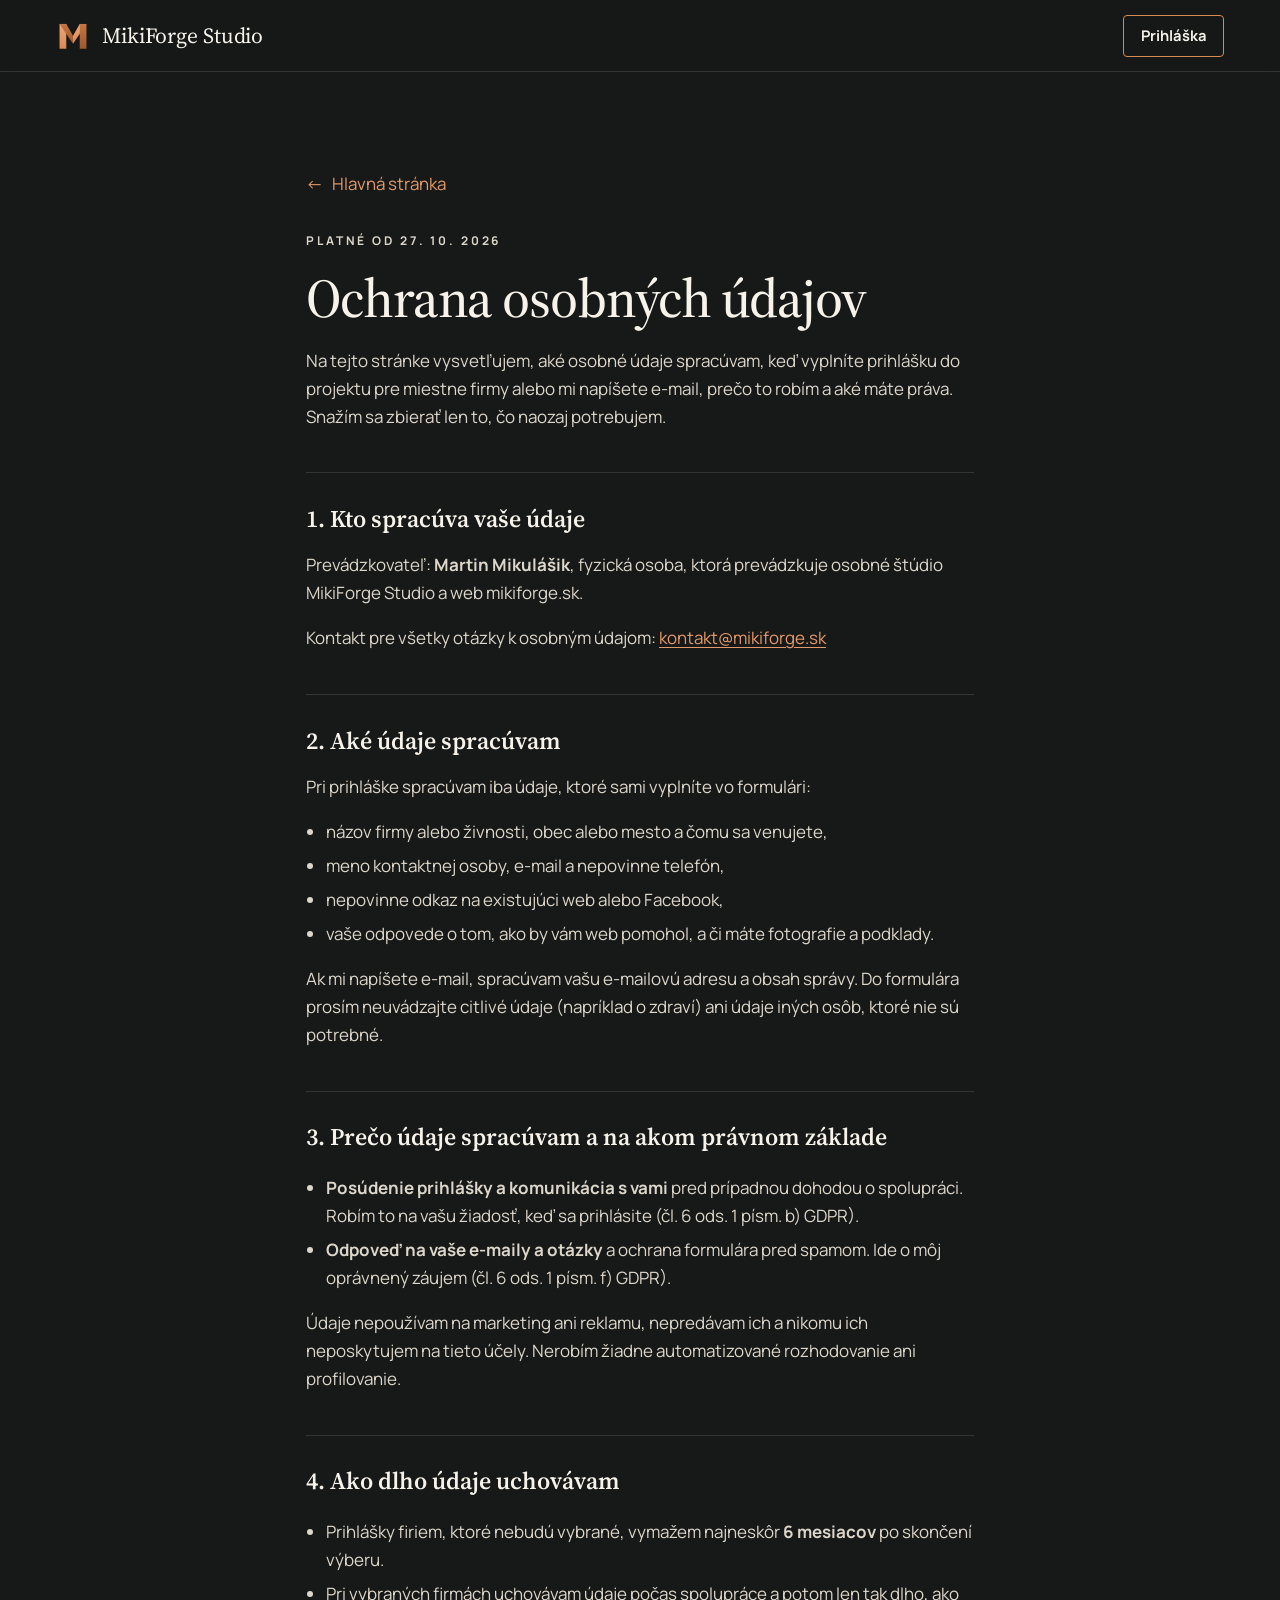
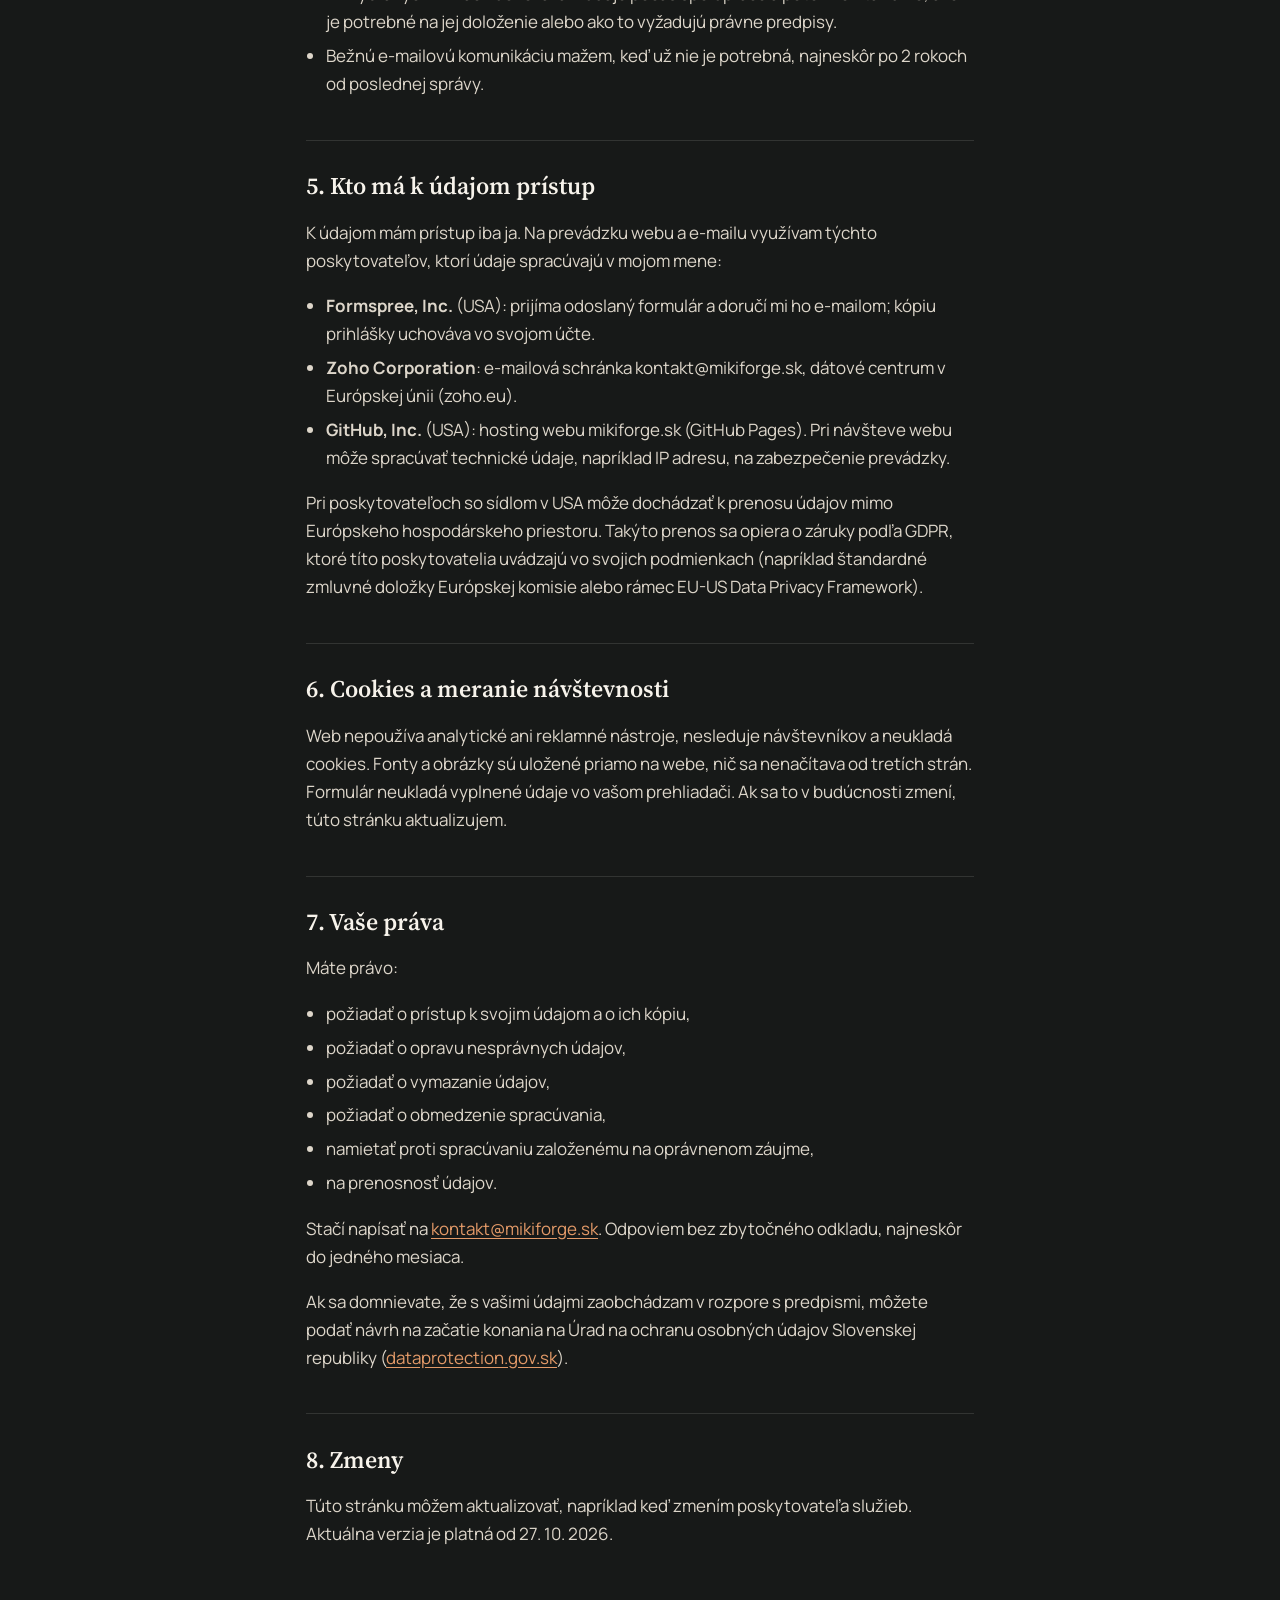
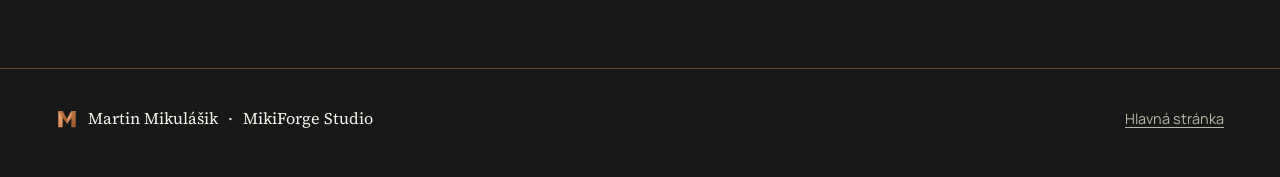
==== commit 152d603c: "Add files via upload" ====
--- a/ochrana-osobnych-udajov.html
+++ b/ochrana-osobnych-udajov.html
@@ -3,9 +3,10 @@
 <head>
   <meta charset="utf-8">
   <meta name="viewport" content="width=device-width, initial-scale=1">
-  <title>Ochrana osobných údajov (pracovná verzia) | MikiForge Studio</title>
-  <meta name="description" content="Informácie o spracúvaní osobných údajov pri prihláške do projektu MikiForge Studio pre miestne firmy. Pracovná verzia.">
+  <title>Ochrana osobných údajov | MikiForge Studio</title>
+  <meta name="description" content="Informácie o spracúvaní osobných údajov pri prihláške do projektu MikiForge Studio pre miestne firmy.">
   <meta name="robots" content="noindex, nofollow">
+  <link rel="canonical" href="https://mikiforge.sk/ochrana-osobnych-udajov.html">
   <meta name="theme-color" content="#171918">
   <link rel="icon" href="assets/img/brand/favicon.svg" type="image/svg+xml">
   <link rel="icon" href="assets/img/brand/favicon-32.png" sizes="32x32" type="image/png">
@@ -42,59 +43,66 @@
   <main id="obsah" class="legal">
     <div class="container legal__inner">
       <a class="back" href="index.html"><span aria-hidden="true">←</span> Hlavná stránka</a>
-      <p class="eyebrow">Pracovná verzia v0.1</p>
+      <p class="eyebrow">Platné od 27. 10. 2026</p>
       <h1>Ochrana osobných údajov</h1>
 
-      <div class="draft-banner" role="note">
-        <p><strong>Toto je pracovný návrh, nie hotový právny dokument.</strong> Údaje označené ako <span class="fill">[DOPLNIŤ]</span> je potrebné doplniť a celý text odporúčam pred spustením prihlasovania skontrolovať. Kým nie je doplnený, prihlasovací formulár zostáva v režime ukážky a nič neodosiela.</p>
-      </div>
+      <p>Na tejto stránke vysvetľujem, aké osobné údaje spracúvam, keď vyplníte prihlášku do projektu pre miestne firmy alebo mi napíšete e-mail, prečo to robím a aké máte práva. Snažím sa zbierať len to, čo naozaj potrebujem.</p>
 
       <h2>1. Kto spracúva vaše údaje</h2>
-      <p>Prevádzkovateľ: <strong>Martin Mikulášik — MikiForge Studio</strong></p>
+      <p>Prevádzkovateľ: <strong>Martin Mikulášik</strong>, fyzická osoba, ktorá prevádzkuje osobné štúdio MikiForge Studio a web mikiforge.sk.</p>
+      <p>Kontakt pre všetky otázky k osobným údajom: <a href="mailto:kontakt@mikiforge.sk">kontakt@mikiforge.sk</a></p>
+
+      <h2>2. Aké údaje spracúvam</h2>
+      <p>Pri prihláške spracúvam iba údaje, ktoré sami vyplníte vo formulári:</p>
       <ul>
-        <li>Právna forma a IČO: <span class="fill">[DOPLNIŤ]</span></li>
-        <li>Adresa: <span class="fill">[DOPLNIŤ]</span></li>
-        <li>Kontaktný e-mail pre otázky k osobným údajom: <span class="fill">[DOPLNIŤ]</span></li>
+        <li>názov firmy alebo živnosti, obec alebo mesto a čomu sa venujete,</li>
+        <li>meno kontaktnej osoby, e-mail a nepovinne telefón,</li>
+        <li>nepovinne odkaz na existujúci web alebo Facebook,</li>
+        <li>vaše odpovede o tom, ako by vám web pomohol, a či máte fotografie a podklady.</li>
+      </ul>
+      <p>Ak mi napíšete e-mail, spracúvam vašu e-mailovú adresu a obsah správy. Do formulára prosím neuvádzajte citlivé údaje (napríklad o zdraví) ani údaje iných osôb, ktoré nie sú potrebné.</p>
+
+      <h2>3. Prečo údaje spracúvam a na akom právnom základe</h2>
+      <ul>
+        <li><strong>Posúdenie prihlášky a komunikácia s vami</strong> pred prípadnou dohodou o spolupráci. Robím to na vašu žiadosť, keď sa prihlásite (čl. 6 ods. 1 písm. b) GDPR).</li>
+        <li><strong>Odpoveď na vaše e-maily a otázky</strong> a ochrana formulára pred spamom. Ide o môj oprávnený záujem (čl. 6 ods. 1 písm. f) GDPR).</li>
+      </ul>
+      <p>Údaje nepoužívam na marketing ani reklamu, nepredávam ich a nikomu ich neposkytujem na tieto účely. Nerobím žiadne automatizované rozhodovanie ani profilovanie.</p>
+
+      <h2>4. Ako dlho údaje uchovávam</h2>
+      <ul>
+        <li>Prihlášky firiem, ktoré nebudú vybrané, vymažem najneskôr <strong>6 mesiacov</strong> po skončení výberu.</li>
+        <li>Pri vybraných firmách uchovávam údaje počas spolupráce a potom len tak dlho, ako je potrebné na jej doloženie alebo ako to vyžadujú právne predpisy.</li>
+        <li>Bežnú e-mailovú komunikáciu mažem, keď už nie je potrebná, najneskôr po 2 rokoch od poslednej správy.</li>
       </ul>
 
-      <h2>2. Aké údaje spracúvam</h2>
-      <p>Pri prihláške do projektu pre miestne firmy spracúvam iba údaje, ktoré sami vyplníte vo formulári:</p>
+      <h2>5. Kto má k údajom prístup</h2>
+      <p>K údajom mám prístup iba ja. Na prevádzku webu a e-mailu využívam týchto poskytovateľov, ktorí údaje spracúvajú v mojom mene:</p>
       <ul>
-        <li>názov firmy alebo živnosti, obec alebo mesto, zameranie činnosti,</li>
-        <li>meno kontaktnej osoby, e-mail a nepovinne telefón,</li>
-        <li>nepovinne odkaz na existujúci web alebo Facebook,</li>
-        <li>vaše odpovede o prínose webu a o pripravenosti podkladov.</li>
+        <li><strong>Formspree, Inc.</strong> (USA): prijíma odoslaný formulár a doručí mi ho e-mailom; kópiu prihlášky uchováva vo svojom účte.</li>
+        <li><strong>Zoho Corporation</strong>: e-mailová schránka kontakt@mikiforge.sk, dátové centrum v Európskej únii (zoho.eu).</li>
+        <li><strong>GitHub, Inc.</strong> (USA): hosting webu mikiforge.sk (GitHub Pages). Pri návšteve webu môže spracúvať technické údaje, napríklad IP adresu, na zabezpečenie prevádzky.</li>
       </ul>
-      <p>Neuvádzajte prosím vo formulári citlivé údaje (napr. o zdraví) ani údaje iných osôb, ktoré nie sú potrebné.</p>
-
-      <h2>3. Na aký účel a na akom právnom základe</h2>
-      <ul>
-        <li><strong>Posúdenie prihlášky a komunikácia s vami</strong> pred prípadnou dohodou o spolupráci — opatrenia pred uzavretím zmluvy na vašu žiadosť (čl. 6 ods. 1 písm. b) GDPR). <span class="fill">[OVERIŤ]</span></li>
-        <li><strong>Ochrana formulára proti zneužitiu</strong> (spam) — oprávnený záujem (čl. 6 ods. 1 písm. f) GDPR). <span class="fill">[OVERIŤ podľa zvoleného riešenia]</span></li>
-      </ul>
-      <p>Údaje nepoužívam na marketing, nepredávam ich a neposkytujem ich na reklamné účely.</p>
-
-      <h2>4. Ako dlho údaje uchovávam</h2>
-      <p>Prihlášky nevybraných firiem vymažem najneskôr <span class="fill">[DOPLNIŤ lehotu, napr. 6 mesiacov]</span> po skončení výberu. Pri vybraných firmách sa ďalšie uchovávanie riadi dohodou o spolupráci a zákonnými povinnosťami.</p>
-
-      <h2>5. Kto má k údajom prístup</h2>
-      <p>K údajom mám prístup ja. Technicky môžu byť údaje spracúvané u poskytovateľa služby, ktorá prijíma formulár alebo e-maily:</p>
-      <ul>
-        <li>služba na prijímanie formulára: <span class="fill">[DOPLNIŤ názov a krajinu]</span></li>
-        <li>poskytovateľ e-mailu: <span class="fill">[DOPLNIŤ]</span></li>
-        <li>poskytovateľ webhostingu: <span class="fill">[DOPLNIŤ]</span></li>
-      </ul>
-      <p>Ak by sa údaje prenášali mimo Európskeho hospodárskeho priestoru, uvediem tu aj použitú záruku. <span class="fill">[DOPLNIŤ, ak sa týka]</span></p>
+      <p>Pri poskytovateľoch so sídlom v USA môže dochádzať k prenosu údajov mimo Európskeho hospodárskeho priestoru. Takýto prenos sa opiera o záruky podľa GDPR, ktoré títo poskytovatelia uvádzajú vo svojich podmienkach (napríklad štandardné zmluvné doložky Európskej komisie alebo rámec EU-US Data Privacy Framework).</p>
 
       <h2>6. Cookies a meranie návštevnosti</h2>
-      <p>Táto verzia webu nepoužíva analytické ani reklamné nástroje, nesleduje návštevníkov a nenačítava externé videá ani mapy. Fonty a obrázky sú uložené priamo na webe. Ak sa to v budúcnosti zmení, táto stránka bude aktualizovaná.</p>
+      <p>Web nepoužíva analytické ani reklamné nástroje, nesleduje návštevníkov a neukladá cookies. Fonty a obrázky sú uložené priamo na webe, nič sa nenačítava od tretích strán. Formulár neukladá vyplnené údaje vo vašom prehliadači. Ak sa to v budúcnosti zmení, túto stránku aktualizujem.</p>
 
       <h2>7. Vaše práva</h2>
-      <p>Máte právo požadovať prístup k svojim údajom, ich opravu alebo vymazanie, obmedzenie spracúvania, namietať proti spracúvaniu založenému na oprávnenom záujme a právo na prenosnosť údajov. Stačí napísať na kontaktný e-mail uvedený vyššie.</p>
-      <p>Ak sa domnievate, že s vašimi údajmi zaobchádzam v rozpore s predpismi, môžete podať návrh na Úrad na ochranu osobných údajov Slovenskej republiky (dataprotection.gov.sk).</p>
+      <p>Máte právo:</p>
+      <ul>
+        <li>požiadať o prístup k svojim údajom a o ich kópiu,</li>
+        <li>požiadať o opravu nesprávnych údajov,</li>
+        <li>požiadať o vymazanie údajov,</li>
+        <li>požiadať o obmedzenie spracúvania,</li>
+        <li>namietať proti spracúvaniu založenému na oprávnenom záujme,</li>
+        <li>na prenosnosť údajov.</li>
+      </ul>
+      <p>Stačí napísať na <a href="mailto:kontakt@mikiforge.sk">kontakt@mikiforge.sk</a>. Odpoviem bez zbytočného odkladu, najneskôr do jedného mesiaca.</p>
+      <p>Ak sa domnievate, že s vašimi údajmi zaobchádzam v rozpore s predpismi, môžete podať návrh na začatie konania na Úrad na ochranu osobných údajov Slovenskej republiky (<a href="https://dataprotection.gov.sk" rel="noopener">dataprotection.gov.sk</a>).</p>
 
       <h2>8. Zmeny</h2>
-      <p>Pracovná verzia, posledná úprava: <span class="fill">[DOPLNIŤ dátum pri zverejnení]</span>.</p>
+      <p>Túto stránku môžem aktualizovať, napríklad keď zmením poskytovateľa služieb. Aktuálna verzia je platná od 27. 10. 2026.</p>
     </div>
   </main>
 
--- a/css/styles.css
+++ b/css/styles.css
@@ -488,6 +488,10 @@
 .apply__intro p:not(.eyebrow) { color: #d9d2c6; margin-top: 1.2rem; }
 .apply__small { font-size: .9rem; color: var(--muted) !important; }
 .apply__small a { color: var(--copper-text); text-underline-offset: 3px; }
+.apply__contact { margin-top: 1.8rem; padding: 16px 0 4px 18px; border-left: 1px solid var(--copper); }
+.apply__contact-label { margin: 0 0 .2rem !important; font-size: .82rem; letter-spacing: .14em; text-transform: uppercase; color: var(--muted) !important; }
+.apply__contact-link { font-family: var(--serif); font-size: clamp(1.15rem, 1rem + .5vw, 1.35rem); color: var(--text); text-decoration-color: var(--copper); text-underline-offset: 5px; overflow-wrap: anywhere; }
+.apply__contact-link:hover { color: var(--copper-text); }
 .req { color: var(--copper-text); font-weight: 700; }
 .opt { color: var(--muted); font-weight: 400; font-size: .88em; }
 
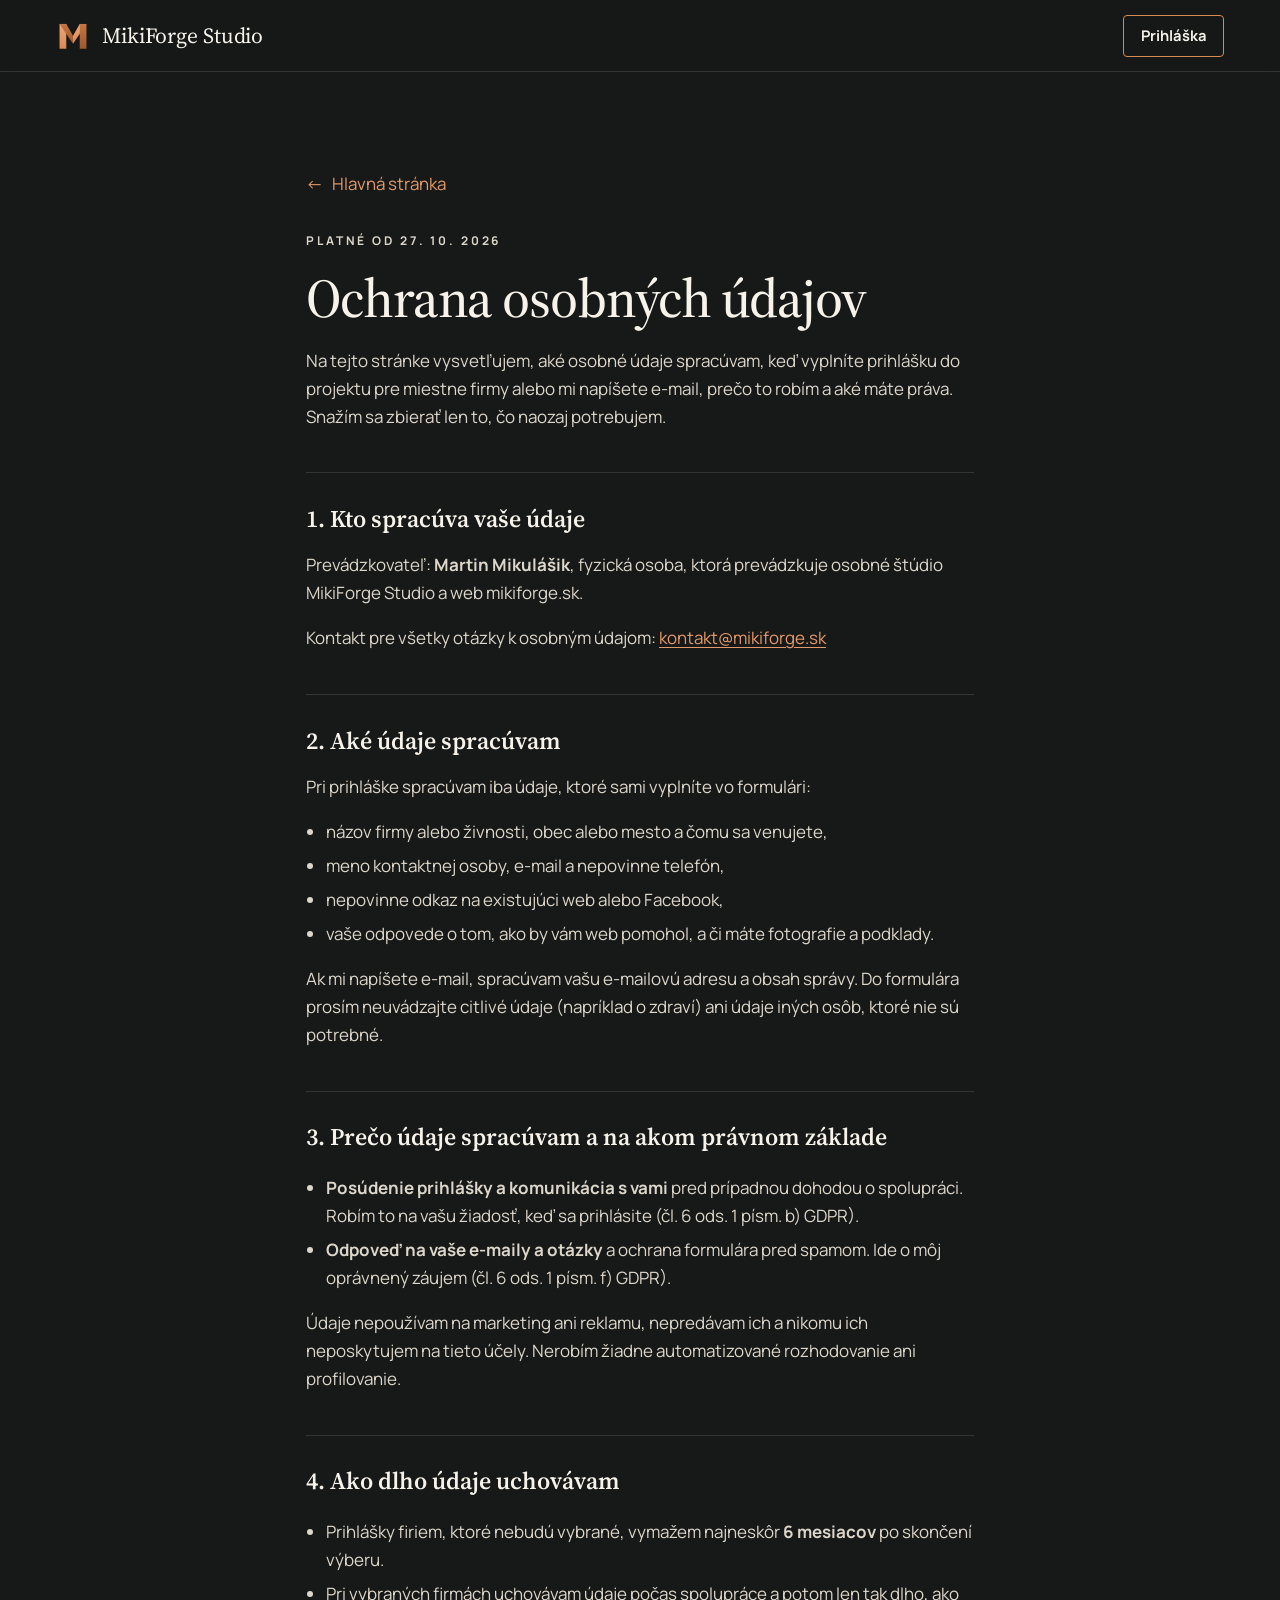
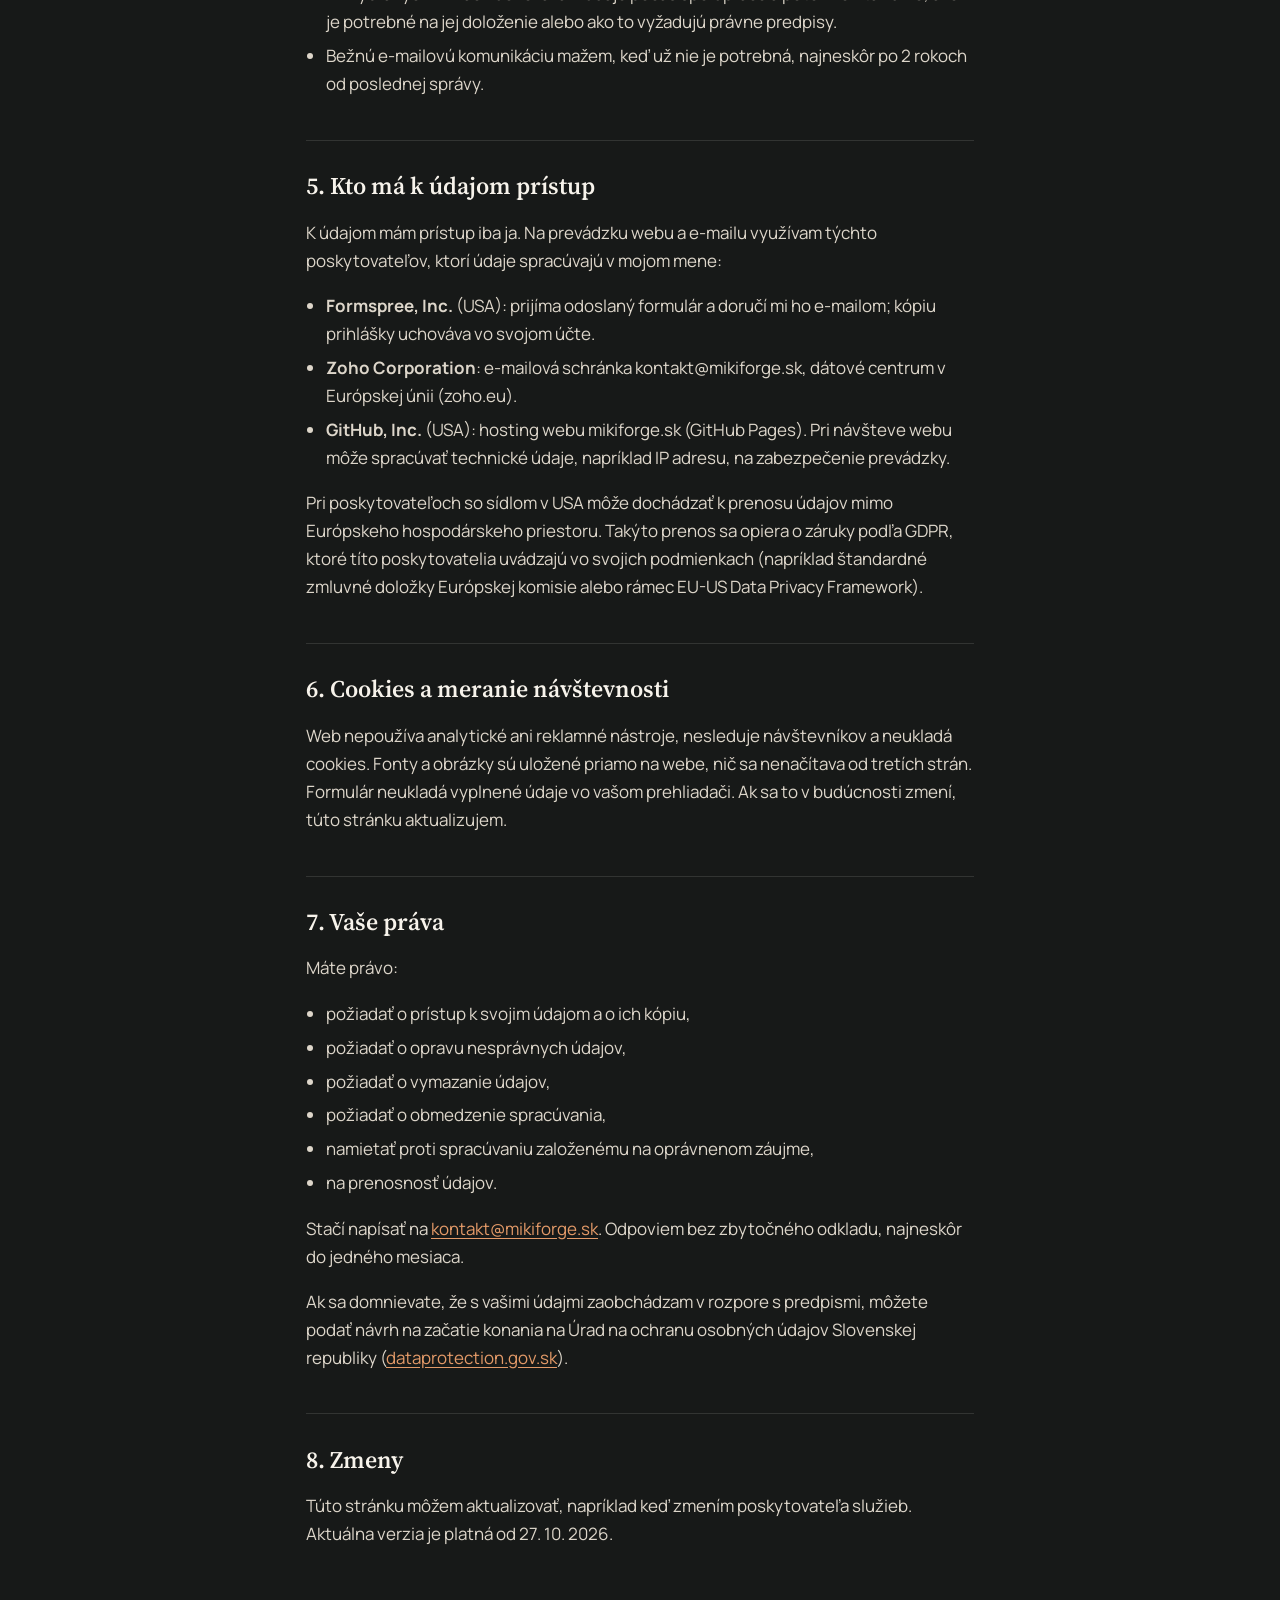
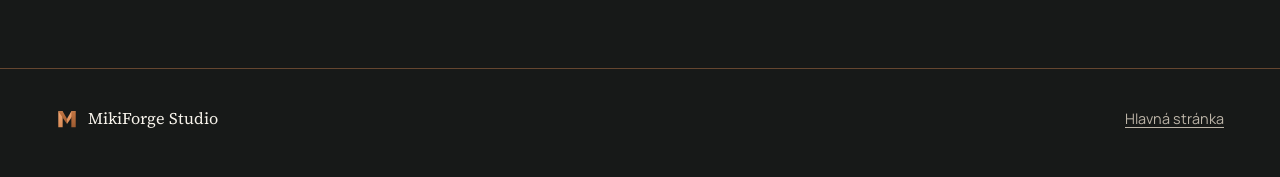
==== commit 6b8000e9: "Add files via upload" ====
--- a/ochrana-osobnych-udajov.html
+++ b/ochrana-osobnych-udajov.html
@@ -108,7 +108,7 @@
 
   <footer class="site-footer">
     <div class="container site-footer__inner">
-      <p class="site-footer__brand"><img src="assets/img/brand/mikiforge-mark.svg" width="22" height="22" alt="">Martin Mikulášik <span aria-hidden="true">·</span> MikiForge Studio</p>
+      <p class="site-footer__brand"><img src="assets/img/brand/mikiforge-mark.svg" width="22" height="22" alt="">MikiForge Studio</p>
       <ul class="site-footer__links"><li><a href="index.html">Hlavná stránka</a></li></ul>
     </div>
   </footer>
--- a/css/styles.css
+++ b/css/styles.css
@@ -205,6 +205,15 @@
 
 /* ---------- 6. Úvod ---------- */
 .hero { position: relative; overflow: hidden; padding: clamp(48px, 7vw, 96px) 0 clamp(56px, 7vw, 100px); }
+/* Na počítači úvod vyplní celú prvú obrazovku — krémová sekcia nevykukne spod okraja */
+@media (min-width: 961px) {
+  .hero {
+    min-height: calc(100vh - var(--header-h));
+    min-height: calc(100svh - var(--header-h));
+    display: flex; align-items: center;
+  }
+  .hero > .container { width: 100%; }
+}
 .hero__bg {
   position: absolute; inset: 0; pointer-events: none;
   background:
@@ -317,6 +326,7 @@
   margin-bottom: 1.4rem;
 }
 .local__lead { font-family: var(--serif); font-size: clamp(1.15rem, 1rem + .6vw, 1.45rem); line-height: 1.5; color: var(--ink); max-width: 46ch; }
+.local__why { margin: 1.4rem 0 0; color: #3b342e; max-width: 62ch; }
 .local__cost {
   margin: 1.6rem 0 1rem; padding: 14px 18px;
   border-left: 3px solid var(--copper);
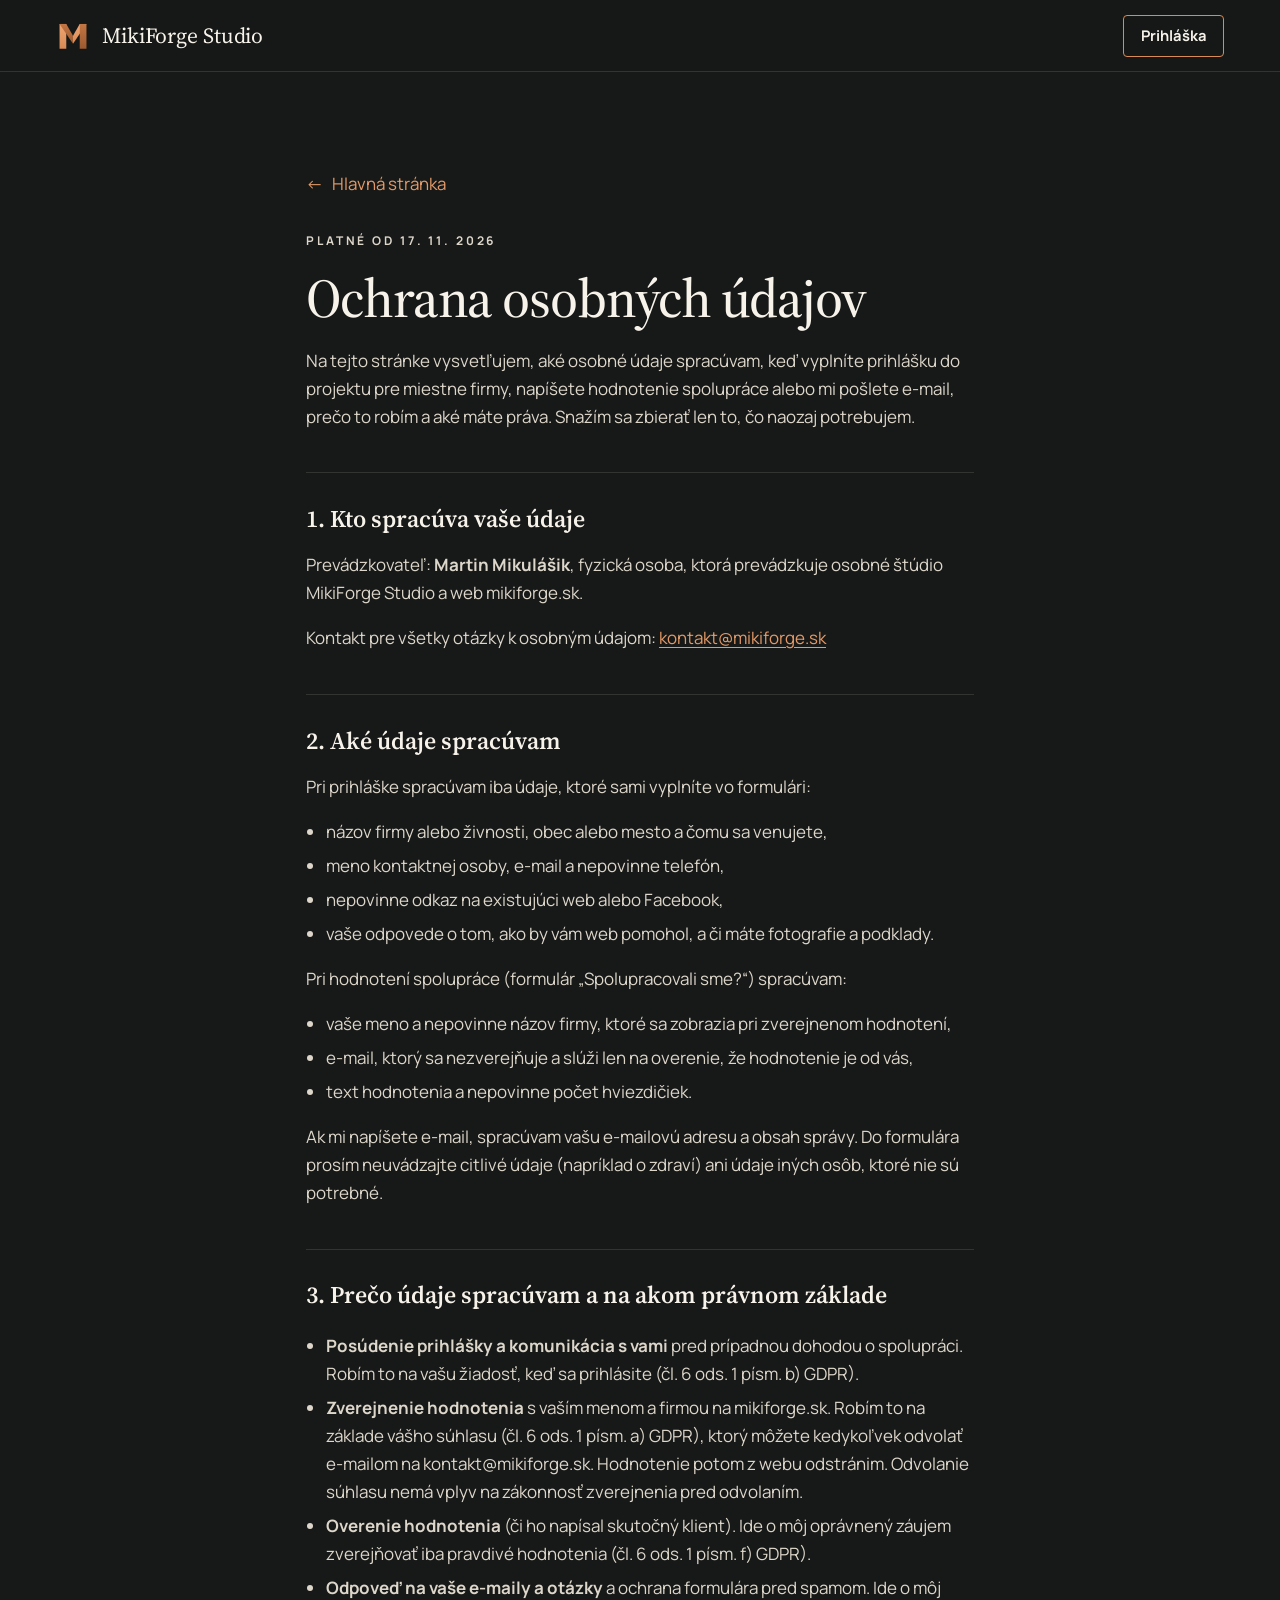
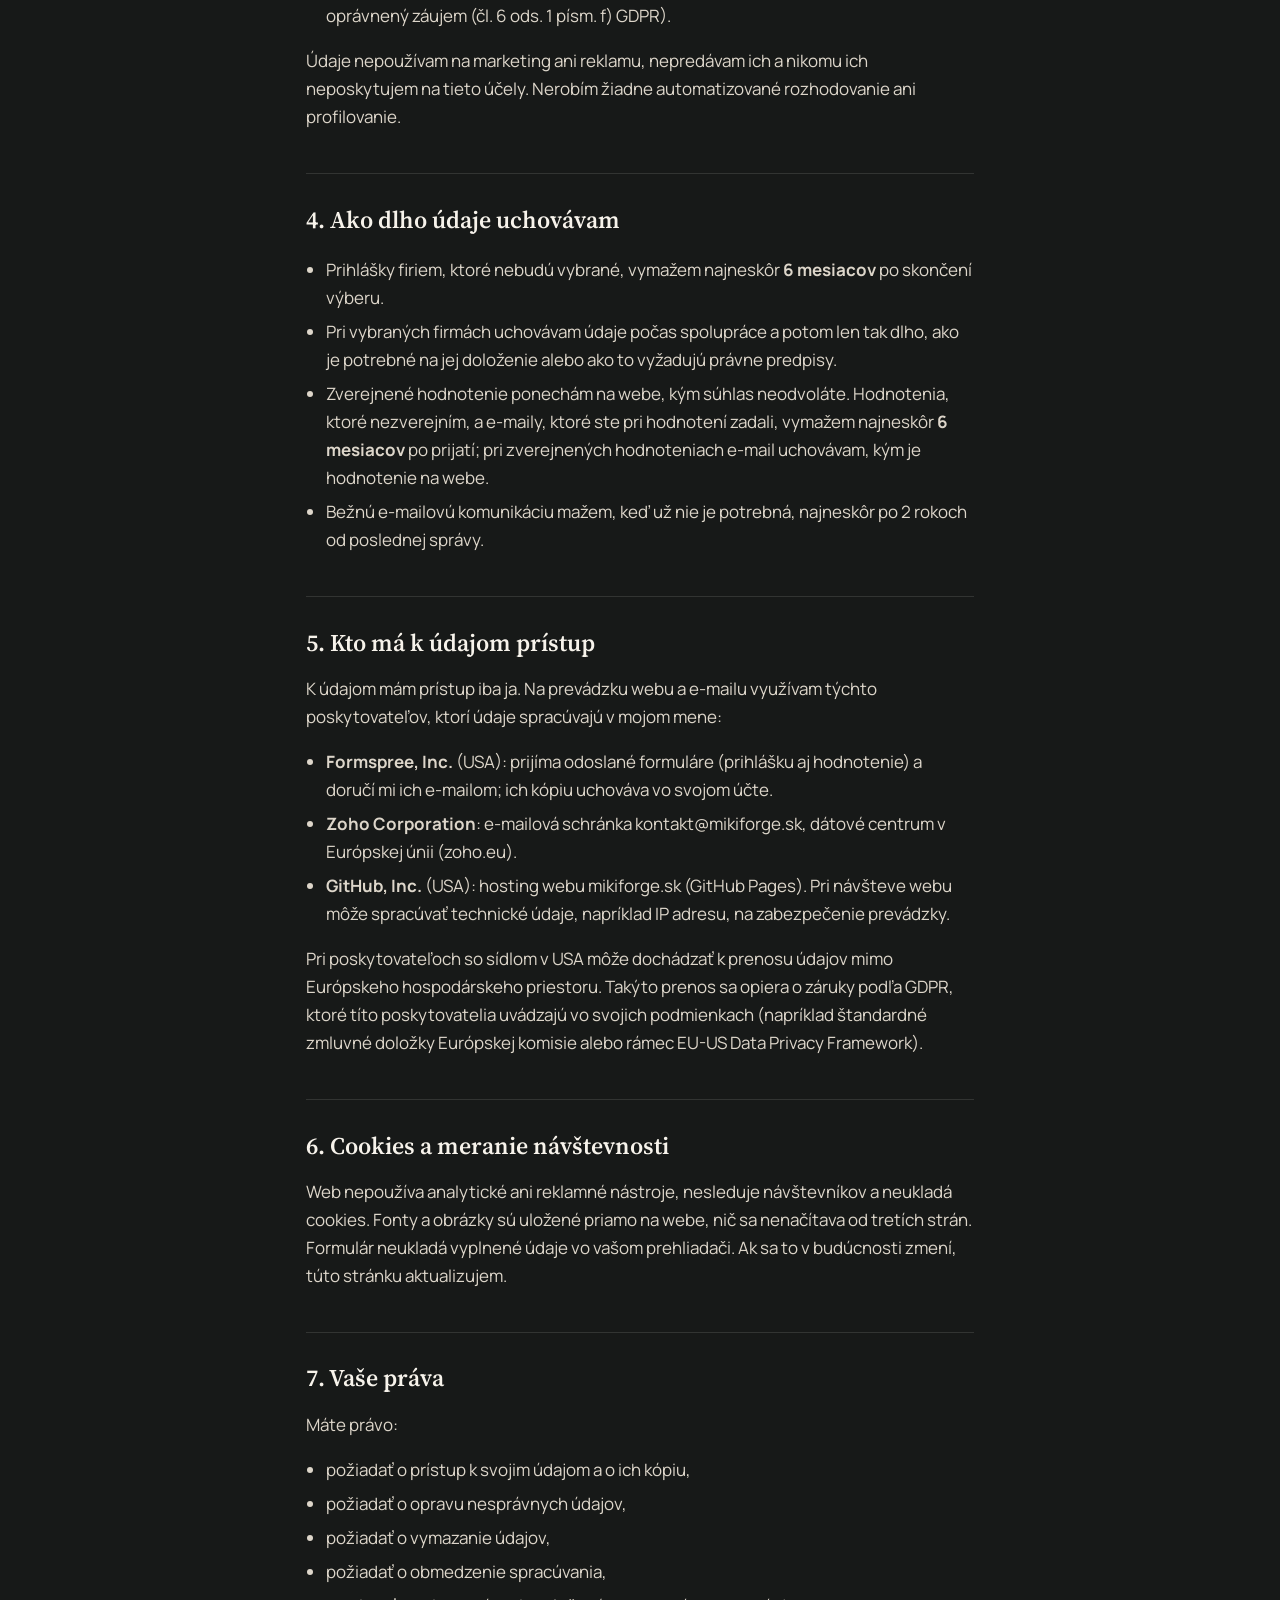
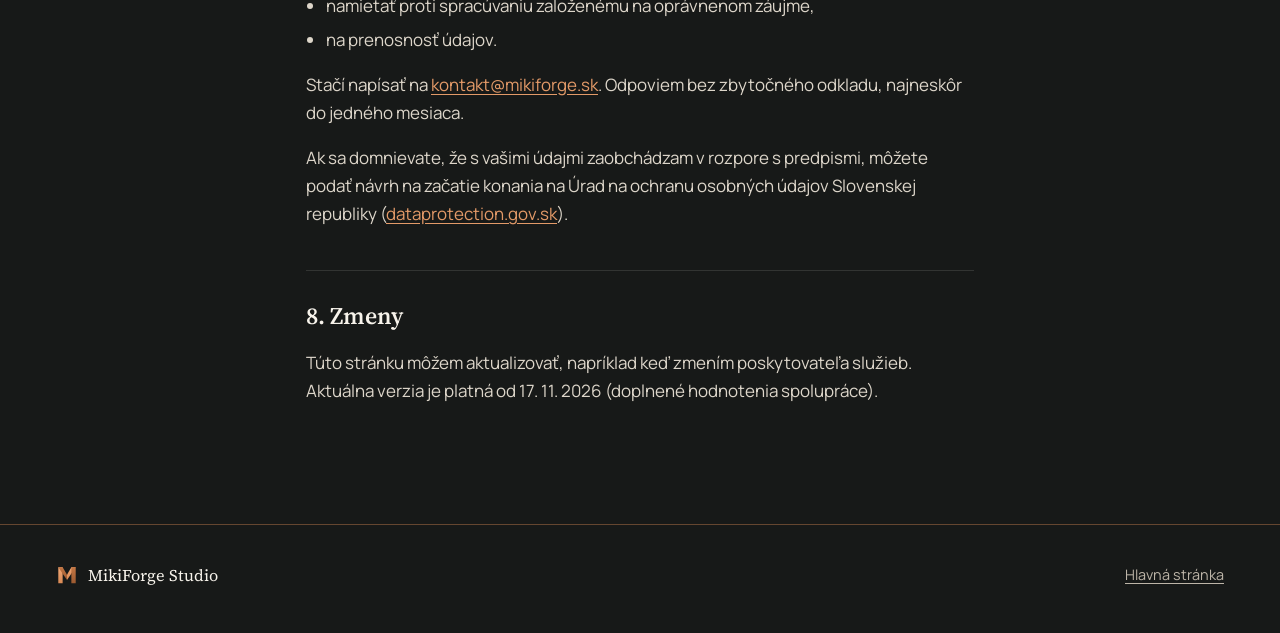
==== commit 84952d34: "MikiForge Studio v0.4 - kompletny update webu" ====
--- a/ochrana-osobnych-udajov.html
+++ b/ochrana-osobnych-udajov.html
@@ -4,7 +4,7 @@
   <meta charset="utf-8">
   <meta name="viewport" content="width=device-width, initial-scale=1">
   <title>Ochrana osobných údajov | MikiForge Studio</title>
-  <meta name="description" content="Informácie o spracúvaní osobných údajov pri prihláške do projektu MikiForge Studio pre miestne firmy.">
+  <meta name="description" content="Informácie o spracúvaní osobných údajov pri prihláške do projektu MikiForge Studio pre miestne firmy a pri hodnotení spolupráce.">
   <meta name="robots" content="noindex, nofollow">
   <link rel="canonical" href="https://mikiforge.sk/ochrana-osobnych-udajov.html">
   <meta name="theme-color" content="#171918">
@@ -43,10 +43,10 @@
   <main id="obsah" class="legal">
     <div class="container legal__inner">
       <a class="back" href="index.html"><span aria-hidden="true">←</span> Hlavná stránka</a>
-      <p class="eyebrow">Platné od 27. 10. 2026</p>
+      <p class="eyebrow">Platné od 17. 11. 2026</p>
       <h1>Ochrana osobných údajov</h1>
 
-      <p>Na tejto stránke vysvetľujem, aké osobné údaje spracúvam, keď vyplníte prihlášku do projektu pre miestne firmy alebo mi napíšete e-mail, prečo to robím a aké máte práva. Snažím sa zbierať len to, čo naozaj potrebujem.</p>
+      <p>Na tejto stránke vysvetľujem, aké osobné údaje spracúvam, keď vyplníte prihlášku do projektu pre miestne firmy, napíšete hodnotenie spolupráce alebo mi pošlete e-mail, prečo to robím a aké máte práva. Snažím sa zbierať len to, čo naozaj potrebujem.</p>
 
       <h2>1. Kto spracúva vaše údaje</h2>
       <p>Prevádzkovateľ: <strong>Martin Mikulášik</strong>, fyzická osoba, ktorá prevádzkuje osobné štúdio MikiForge Studio a web mikiforge.sk.</p>
@@ -60,11 +60,19 @@
         <li>nepovinne odkaz na existujúci web alebo Facebook,</li>
         <li>vaše odpovede o tom, ako by vám web pomohol, a či máte fotografie a podklady.</li>
       </ul>
+      <p id="hodnotenia">Pri hodnotení spolupráce (formulár „Spolupracovali sme?“) spracúvam:</p>
+      <ul>
+        <li>vaše meno a nepovinne názov firmy, ktoré sa zobrazia pri zverejnenom hodnotení,</li>
+        <li>e-mail, ktorý sa nezverejňuje a slúži len na overenie, že hodnotenie je od vás,</li>
+        <li>text hodnotenia a nepovinne počet hviezdičiek.</li>
+      </ul>
       <p>Ak mi napíšete e-mail, spracúvam vašu e-mailovú adresu a obsah správy. Do formulára prosím neuvádzajte citlivé údaje (napríklad o zdraví) ani údaje iných osôb, ktoré nie sú potrebné.</p>
 
       <h2>3. Prečo údaje spracúvam a na akom právnom základe</h2>
       <ul>
         <li><strong>Posúdenie prihlášky a komunikácia s vami</strong> pred prípadnou dohodou o spolupráci. Robím to na vašu žiadosť, keď sa prihlásite (čl. 6 ods. 1 písm. b) GDPR).</li>
+        <li><strong>Zverejnenie hodnotenia</strong> s vaším menom a firmou na mikiforge.sk. Robím to na základe vášho súhlasu (čl. 6 ods. 1 písm. a) GDPR), ktorý môžete kedykoľvek odvolať e-mailom na kontakt@mikiforge.sk. Hodnotenie potom z webu odstránim. Odvolanie súhlasu nemá vplyv na zákonnosť zverejnenia pred odvolaním.</li>
+        <li><strong>Overenie hodnotenia</strong> (či ho napísal skutočný klient). Ide o môj oprávnený záujem zverejňovať iba pravdivé hodnotenia (čl. 6 ods. 1 písm. f) GDPR).</li>
         <li><strong>Odpoveď na vaše e-maily a otázky</strong> a ochrana formulára pred spamom. Ide o môj oprávnený záujem (čl. 6 ods. 1 písm. f) GDPR).</li>
       </ul>
       <p>Údaje nepoužívam na marketing ani reklamu, nepredávam ich a nikomu ich neposkytujem na tieto účely. Nerobím žiadne automatizované rozhodovanie ani profilovanie.</p>
@@ -73,13 +81,14 @@
       <ul>
         <li>Prihlášky firiem, ktoré nebudú vybrané, vymažem najneskôr <strong>6 mesiacov</strong> po skončení výberu.</li>
         <li>Pri vybraných firmách uchovávam údaje počas spolupráce a potom len tak dlho, ako je potrebné na jej doloženie alebo ako to vyžadujú právne predpisy.</li>
+        <li>Zverejnené hodnotenie ponechám na webe, kým súhlas neodvoláte. Hodnotenia, ktoré nezverejním, a e-maily, ktoré ste pri hodnotení zadali, vymažem najneskôr <strong>6 mesiacov</strong> po prijatí; pri zverejnených hodnoteniach e-mail uchovávam, kým je hodnotenie na webe.</li>
         <li>Bežnú e-mailovú komunikáciu mažem, keď už nie je potrebná, najneskôr po 2 rokoch od poslednej správy.</li>
       </ul>
 
       <h2>5. Kto má k údajom prístup</h2>
       <p>K údajom mám prístup iba ja. Na prevádzku webu a e-mailu využívam týchto poskytovateľov, ktorí údaje spracúvajú v mojom mene:</p>
       <ul>
-        <li><strong>Formspree, Inc.</strong> (USA): prijíma odoslaný formulár a doručí mi ho e-mailom; kópiu prihlášky uchováva vo svojom účte.</li>
+        <li><strong>Formspree, Inc.</strong> (USA): prijíma odoslané formuláre (prihlášku aj hodnotenie) a doručí mi ich e-mailom; ich kópiu uchováva vo svojom účte.</li>
         <li><strong>Zoho Corporation</strong>: e-mailová schránka kontakt@mikiforge.sk, dátové centrum v Európskej únii (zoho.eu).</li>
         <li><strong>GitHub, Inc.</strong> (USA): hosting webu mikiforge.sk (GitHub Pages). Pri návšteve webu môže spracúvať technické údaje, napríklad IP adresu, na zabezpečenie prevádzky.</li>
       </ul>
@@ -102,7 +111,7 @@
       <p>Ak sa domnievate, že s vašimi údajmi zaobchádzam v rozpore s predpismi, môžete podať návrh na začatie konania na Úrad na ochranu osobných údajov Slovenskej republiky (<a href="https://dataprotection.gov.sk" rel="noopener">dataprotection.gov.sk</a>).</p>
 
       <h2>8. Zmeny</h2>
-      <p>Túto stránku môžem aktualizovať, napríklad keď zmením poskytovateľa služieb. Aktuálna verzia je platná od 27. 10. 2026.</p>
+      <p>Túto stránku môžem aktualizovať, napríklad keď zmením poskytovateľa služieb. Aktuálna verzia je platná od 17. 11. 2026 (doplnené hodnotenia spolupráce).</p>
     </div>
   </main>
 
